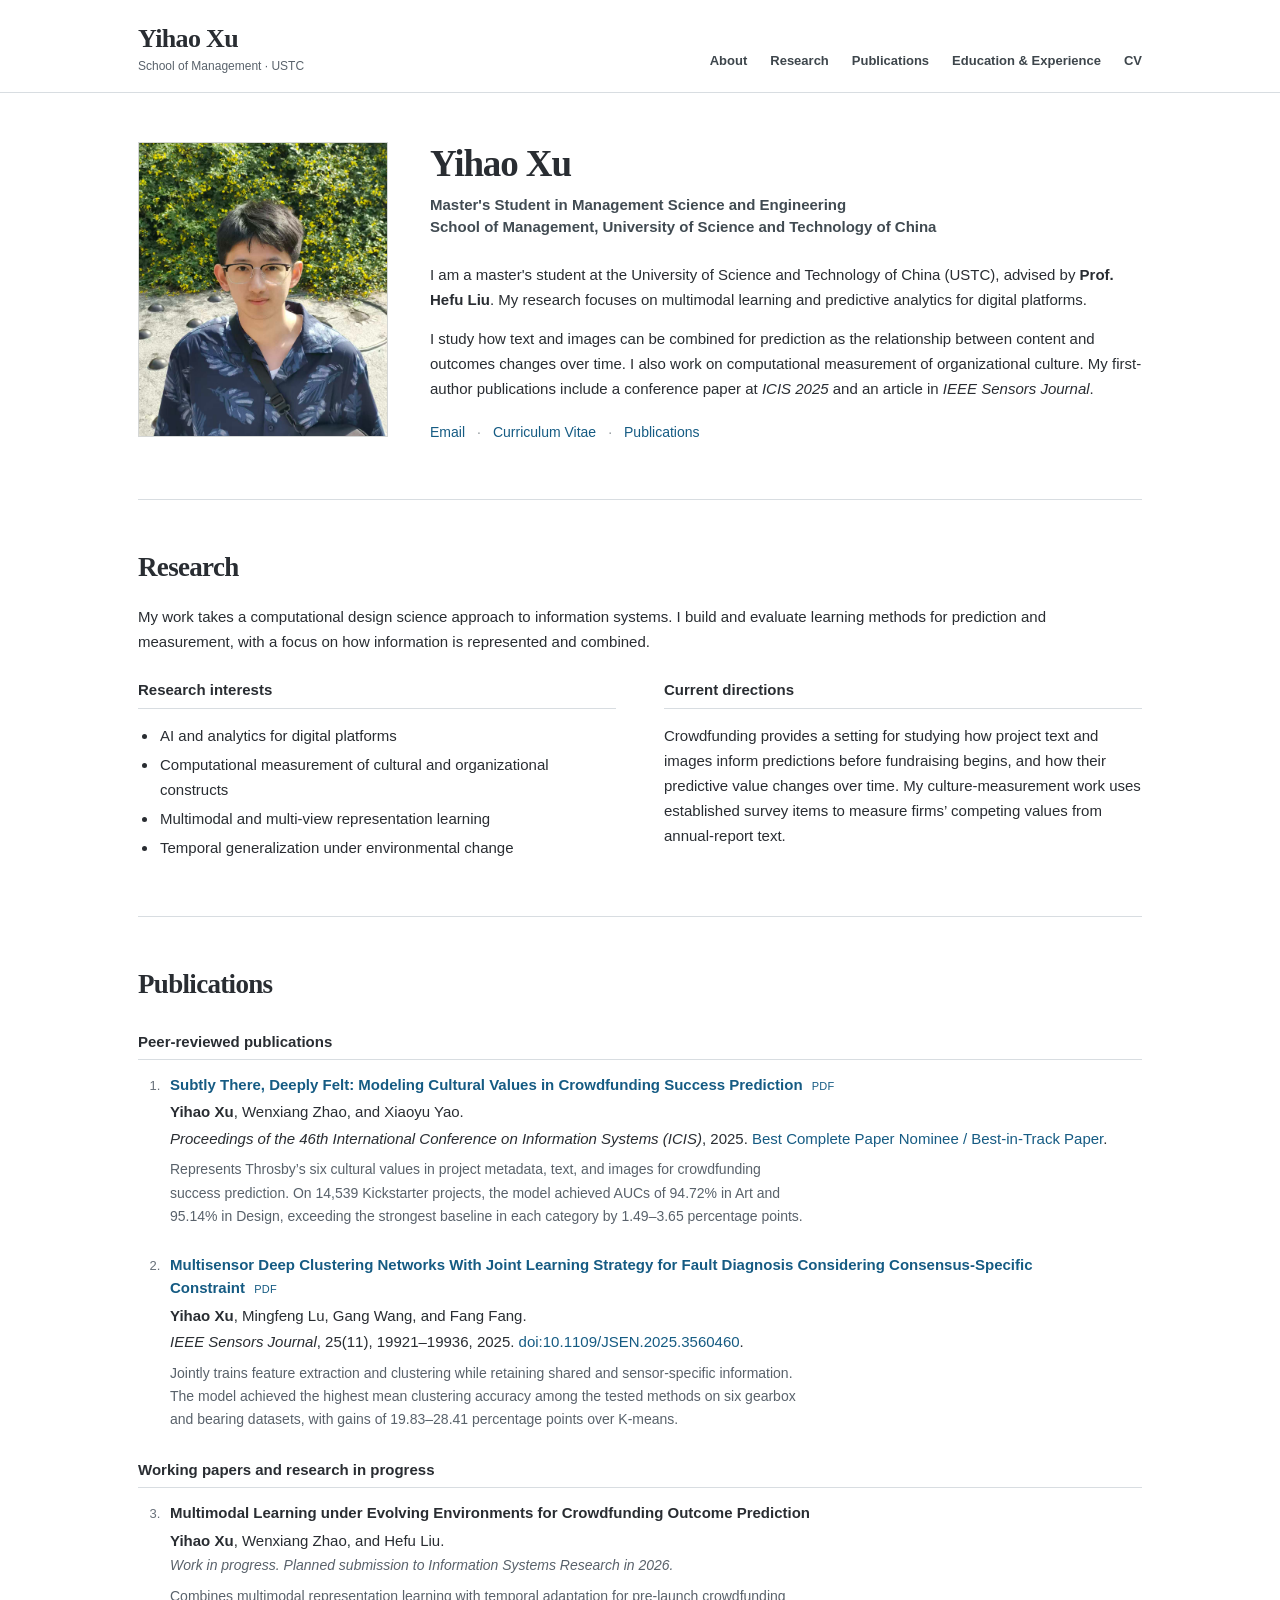
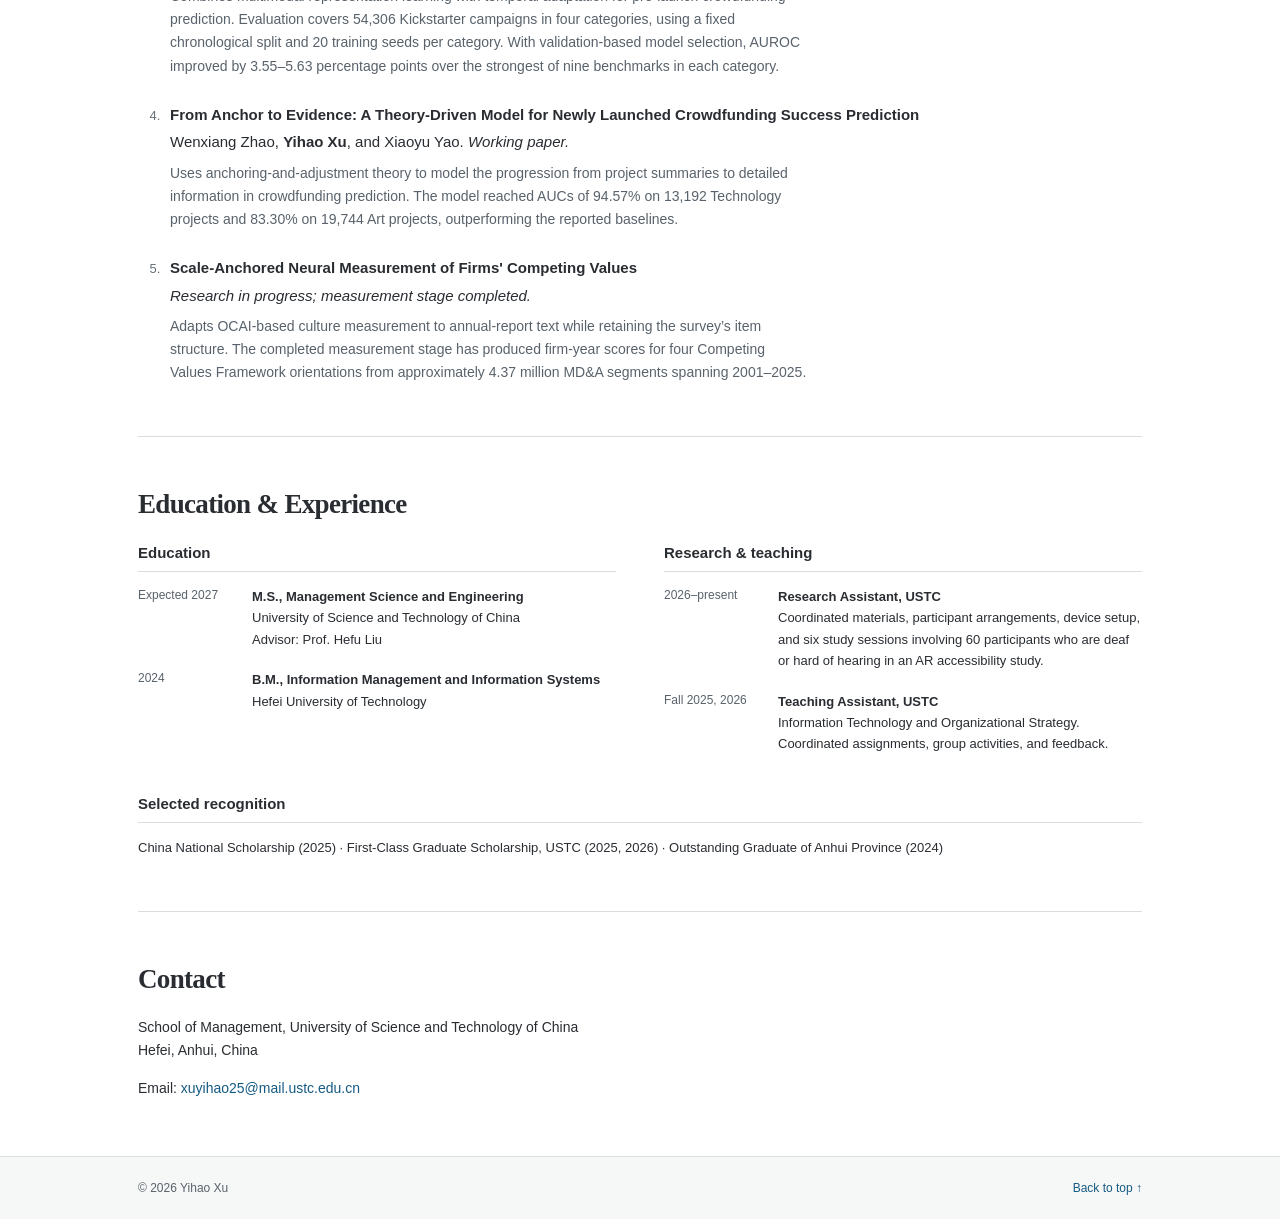
==== index.html @ 40ea9abf "Refine research summaries and academic profile" ====
<!doctype html>
<html lang="en">
<head>
  <meta charset="utf-8">
  <meta name="viewport" content="width=device-width, initial-scale=1">
  <meta name="theme-color" content="#ffffff">
  <meta name="description" content="Yihao Xu is a master's student at the USTC School of Management researching computational design science, multimodal learning, and digital platforms.">
  <title>Yihao Xu | USTC School of Management</title>
  <link rel="icon" type="image/svg+xml" href="assets/favicon.svg">
  <link rel="stylesheet" href="styles.css">
</head>
<body>
  <a class="skip-link" href="#main">Skip to main content</a>
  <header class="site-header" id="top">
    <div class="header-inner">
      <a class="site-identity" href="#top" aria-label="Yihao Xu, home"><span class="site-name">Yihao Xu</span><span class="site-affiliation">School of Management · USTC</span></a>
      <nav class="main-nav" aria-label="Main navigation">
        <a href="#about">About</a><a href="#research">Research</a><a href="#publications">Publications</a><a href="#education">Education &amp; Experience</a><a href="assets/Yihao_Xu_CV.pdf?v=20261015" target="_blank" rel="noopener noreferrer">CV</a>
      </nav>
    </div>
  </header>

  <main id="main" class="page">
    <section class="profile section" id="about" aria-labelledby="name">
      <div class="profile-photo-wrap"><img class="profile-photo" src="assets/Yihao_Xu_photo.jpg" alt="Portrait of Yihao Xu" width="1279" height="1706" fetchpriority="high"></div>
      <div class="profile-text">
        <h1 id="name">Yihao Xu</h1>
        <p class="position">Master's Student in Management Science and Engineering<br>School of Management, University of Science and Technology of China</p>
        <p>I am a master's student at the University of Science and Technology of China (USTC), advised by <strong>Prof. Hefu Liu</strong>. My research focuses on multimodal learning and predictive analytics for digital platforms.</p>
        <p>I study how text and images can be combined for prediction as the relationship between content and outcomes changes over time. I also work on computational measurement of organizational culture. My first-author publications include a conference paper at <em>ICIS 2025</em> and an article in <em>IEEE Sensors Journal</em>.</p>
        <p class="profile-links"><a href="mailto:xuyihao25@mail.ustc.edu.cn">Email</a><span aria-hidden="true">·</span><a href="assets/Yihao_Xu_CV.pdf?v=20261015" target="_blank" rel="noopener noreferrer">Curriculum Vitae</a><span aria-hidden="true">·</span><a href="#publications">Publications</a></p>
      </div>
    </section>

    <section class="section" id="research" aria-labelledby="research-heading">
      <h2 id="research-heading">Research</h2>
      <p>My work takes a computational design science approach to information systems. I build and evaluate learning methods for prediction and measurement, with a focus on how information is represented and combined.</p>
      <div class="research-columns">
        <div><h3>Research interests</h3><ul><li>AI and analytics for digital platforms</li><li>Computational measurement of cultural and organizational constructs</li><li>Multimodal and multi-view representation learning</li><li>Temporal generalization under environmental change</li></ul></div>
        <div><h3>Current directions</h3><p>Crowdfunding provides a setting for studying how project text and images inform predictions before fundraising begins, and how their predictive value changes over time. My culture-measurement work uses established survey items to measure firms’ competing values from annual-report text.</p></div>
      </div>
    </section>

    <section class="section" id="publications" aria-labelledby="publications-heading">
      <h2 id="publications-heading">Publications</h2>
      <h3 class="list-heading">Peer-reviewed publications</h3>
      <ol class="paper-list">
        <li><p class="paper-title"><a href="Xu_et_al_2025_ICIS.pdf" target="_blank" rel="noopener noreferrer">Subtly There, Deeply Felt: Modeling Cultural Values in Crowdfunding Success <span class="paper-ending">Prediction <span class="file-label">PDF</span></span></a></p><p><strong>Yihao Xu</strong>, Wenxiang Zhao, and Xiaoyu Yao.</p><p><em>Proceedings of the 46th International Conference on Information Systems (ICIS)</em>, 2025. <a href="https://aisel.aisnet.org/icis2025/awards.html" target="_blank" rel="noopener noreferrer">Best Complete Paper Nominee / Best-in-Track Paper</a>.</p><p class="paper-summary">Represents Throsby’s six cultural values in project metadata, text, and images for crowdfunding success prediction. On 14,539 Kickstarter projects, the model achieved AUCs of 94.72% in Art and 95.14% in Design, exceeding the strongest baseline in each category by 1.49–3.65 percentage points.</p></li>
        <li><p class="paper-title"><a href="Xu_et_al_2025_IEEE_Sensors_Journal.pdf" target="_blank" rel="noopener noreferrer">Multisensor Deep Clustering Networks With Joint Learning Strategy for Fault Diagnosis Considering Consensus-Specific <span class="paper-ending">Constraint <span class="file-label">PDF</span></span></a></p><p><strong>Yihao Xu</strong>, Mingfeng Lu, Gang Wang, and Fang Fang.</p><p><em>IEEE Sensors Journal</em>, 25(11), 19921–19936, 2025. <a href="https://doi.org/10.1109/JSEN.2025.3560460" target="_blank" rel="noopener noreferrer">doi:10.1109/JSEN.2025.3560460</a>.</p><p class="paper-summary">Jointly trains feature extraction and clustering while retaining shared and sensor-specific information. The model achieved the highest mean clustering accuracy among the tested methods on six gearbox and bearing datasets, with gains of 19.83–28.41 percentage points over K-means.</p></li>
      </ol>
      <h3 class="list-heading">Working papers and research in progress</h3>
      <ol class="paper-list" start="3">
        <li><p class="paper-title">Multimodal Learning under Evolving Environments for Crowdfunding Outcome Prediction</p><p><strong>Yihao Xu</strong>, Wenxiang Zhao, and Hefu Liu.</p><p class="paper-status"><em>Work in progress. Planned submission to Information Systems Research in 2026.</em></p><p class="paper-summary">Combines multimodal representation learning with temporal adaptation for pre-launch crowdfunding prediction. Evaluation covers 54,306 Kickstarter campaigns in four categories, using a fixed chronological split and 20 training seeds per category. With validation-based model selection, AUROC improved by 3.55–5.63 percentage points over the strongest of nine benchmarks in each category.</p></li>
        <li><p class="paper-title">From Anchor to Evidence: A Theory-Driven Model for Newly Launched Crowdfunding Success Prediction</p><p>Wenxiang Zhao, <strong>Yihao Xu</strong>, and Xiaoyu Yao. <em>Working paper.</em></p><p class="paper-summary">Uses anchoring-and-adjustment theory to model the progression from project summaries to detailed information in crowdfunding prediction. The model reached AUCs of 94.57% on 13,192 Technology projects and 83.30% on 19,744 Art projects, outperforming the reported baselines.</p></li>
        <li><p class="paper-title">Scale-Anchored Neural Measurement of Firms' Competing Values</p><p><em>Research in progress; measurement stage completed.</em></p><p class="paper-summary">Adapts OCAI-based culture measurement to annual-report text while retaining the survey’s item structure. The completed measurement stage has produced firm-year scores for four Competing Values Framework orientations from approximately 4.37 million MD&amp;A segments spanning 2001–2025.</p></li>
      </ol>
    </section>

    <section class="section" id="education" aria-labelledby="education-heading">
      <h2 id="education-heading">Education &amp; Experience</h2>
      <div class="details-grid">
        <div><h3>Education</h3><div class="detail-item"><span class="detail-date">Expected 2027</span><div><strong>M.S., Management Science and Engineering</strong><br>University of Science and Technology of China<br>Advisor: Prof. Hefu Liu</div></div><div class="detail-item"><span class="detail-date">2024</span><div><strong>B.M., Information Management and Information Systems</strong><br>Hefei University of Technology</div></div></div>
        <div><h3>Research &amp; teaching</h3><div class="detail-item"><span class="detail-date">2026–present</span><div><strong>Research Assistant, USTC</strong><br>Coordinated materials, participant arrangements, device setup, and six study sessions involving 60 participants who are deaf or hard of hearing in an AR accessibility study.</div></div><div class="detail-item"><span class="detail-date">Fall 2025, 2026</span><div><strong>Teaching Assistant, USTC</strong><br>Information Technology and Organizational Strategy.<br>Coordinated assignments, group activities, and feedback.</div></div></div>
      </div>
      <h3 class="recognition-heading">Selected recognition</h3>
      <p class="recognition">China National Scholarship (2025) · First-Class Graduate Scholarship, USTC (2025, 2026) · Outstanding Graduate of Anhui Province (2024)</p>
    </section>

    <section class="section contact-section" id="contact" aria-labelledby="contact-heading"><h2 id="contact-heading">Contact</h2><p>School of Management, University of Science and Technology of China<br>Hefei, Anhui, China</p><p>Email: <a href="mailto:xuyihao25@mail.ustc.edu.cn">xuyihao25@mail.ustc.edu.cn</a></p></section>
  </main>
  <footer class="site-footer"><div class="footer-inner"><span>© 2026 Yihao Xu</span><a href="#top">Back to top ↑</a></div></footer>
</body>
</html>
---- styles.css ----
:root{--text:#292d32;--muted:#59626b;--line:#d8dde1;--link:#155b83;--max:1060px}
*{box-sizing:border-box}html{scroll-behavior:smooth}body{margin:0;background:#fff;color:var(--text);font-family:Arial,Helvetica,sans-serif;font-size:15px;line-height:1.67}a{color:var(--link);text-decoration:none}a:hover{text-decoration:underline;text-underline-offset:3px}a:focus-visible{outline:2px solid var(--link);outline-offset:3px}
.skip-link{position:absolute;left:14px;top:-60px;padding:8px 13px;background:#fff;border:1px solid var(--link);z-index:20}.skip-link:focus{top:8px}.site-header{border-bottom:1px solid var(--line);background:#fff}.header-inner{max-width:var(--max);margin:auto;padding:23px 28px 18px;display:flex;align-items:end;justify-content:space-between;gap:28px}.site-identity{display:flex;flex-direction:column;line-height:1.2;color:var(--text)}.site-identity:hover{text-decoration:none}.site-name{font-family:Georgia,'Times New Roman',serif;font-size:26px;font-weight:700;letter-spacing:-.025em}.site-affiliation{margin-top:5px;color:var(--muted);font-size:12px}.main-nav{display:flex;flex-wrap:wrap;gap:23px;padding-bottom:2px}.main-nav a{color:#3e464c;font-size:13px;font-weight:600;white-space:nowrap}.main-nav a:hover{color:var(--link)}
.page{max-width:var(--max);margin:auto;padding:0 28px}.section{padding:49px 0 52px;border-bottom:1px solid var(--line);scroll-margin-top:18px}.section:last-child{border-bottom:0}.section p{margin:0 0 14px}.section p:last-child{margin-bottom:0}.section h2{font-family:Georgia,'Times New Roman',serif;font-size:27px;line-height:1.35;font-weight:700;letter-spacing:-.025em;margin:0 0 19px}.section h3{font-size:15px;line-height:1.4;margin:0 0 14px;font-weight:700}.section strong{font-weight:700}
.profile{display:grid;grid-template-columns:250px minmax(0,1fr);gap:42px;padding-top:49px;padding-bottom:54px}.profile-photo-wrap{width:250px;align-self:start}.profile-photo{display:block;width:250px;height:295px;object-fit:cover;object-position:center 35%;border:1px solid #d5d7d6}.profile h1{font-family:Georgia,'Times New Roman',serif;font-size:37px;line-height:1.2;letter-spacing:-.03em;margin:0 0 8px}.position{font-size:15px;color:#414b52;font-weight:600;line-height:1.5;margin-bottom:23px!important}.profile-text{max-width:720px}.profile-links{display:flex;flex-wrap:wrap;gap:12px;margin-top:20px!important;font-size:14px}.profile-links span{color:#91989d}
.research-columns{display:grid;grid-template-columns:1fr 1fr;gap:48px;margin-top:25px}.research-columns h3,.details-grid h3,.recognition-heading{border-bottom:1px solid var(--line);padding-bottom:8px}.research-columns ul{padding-left:20px;margin:0}.research-columns li{padding-left:2px;margin-bottom:4px}.research-columns p{margin:0}
.section-note{color:var(--muted);font-size:13px}.list-heading{margin-top:28px!important;margin-bottom:13px!important;border-bottom:1px solid var(--line);padding-bottom:7px}.paper-list{margin:0;padding-left:26px}.paper-list li{padding-left:6px;margin:0 0 25px}.paper-list li:last-child{margin-bottom:0}.paper-list li::marker{color:#68717a;font-size:13px}.paper-list p{margin:0 0 3px;line-height:1.57}.paper-list .paper-title{font-weight:700;margin-bottom:4px}.paper-list .paper-title a{font-weight:700}.paper-list .paper-summary{max-width:82ch;font-size:14px;line-height:1.65;color:var(--muted);margin-top:8px}.paper-status{font-size:14px;color:var(--muted)}.paper-ending{white-space:nowrap}.file-label{display:inline-block;margin-left:5px;font-size:11px;font-weight:400;letter-spacing:.02em;vertical-align:baseline}
.details-grid{display:grid;grid-template-columns:1fr 1fr;gap:48px}.detail-item{display:grid;grid-template-columns:100px 1fr;gap:14px;margin-bottom:19px;font-size:13px;line-height:1.65}.detail-date{color:var(--muted);font-size:12px}.recognition-heading{margin-top:19px!important}.recognition{font-size:13px}.contact-section{padding-bottom:56px}.contact-section p{font-size:14px}.site-footer{background:#f6f7f7;border-top:1px solid var(--line)}.footer-inner{max-width:var(--max);margin:auto;padding:21px 28px;display:flex;justify-content:space-between;gap:20px;color:var(--muted);font-size:12px}
@media(max-width:800px){.header-inner{align-items:start;flex-direction:column;gap:18px}.main-nav{gap:11px 20px}.profile{grid-template-columns:205px 1fr;gap:28px}.profile-photo-wrap,.profile-photo{width:205px}.profile-photo{height:250px}.research-columns,.details-grid{gap:28px}}
@media(max-width:600px){body{font-size:14px}.header-inner{padding:18px 20px 16px}.main-nav{gap:9px 17px}.main-nav a{font-size:12px}.page{padding:0 20px}.section{padding:36px 0 40px}.section h2{font-size:25px}.profile{display:block;padding-top:33px}.profile-photo-wrap{width:190px;margin:0 0 24px}.profile-photo{width:190px;height:225px}.profile h1{font-size:34px}.position{font-size:14px}.research-columns,.details-grid{display:block}.research-columns>div+div,.details-grid>div+div{margin-top:27px}.detail-item{grid-template-columns:90px 1fr}.footer-inner{padding:18px 20px}}@media(prefers-reduced-motion:reduce){html{scroll-behavior:auto}}
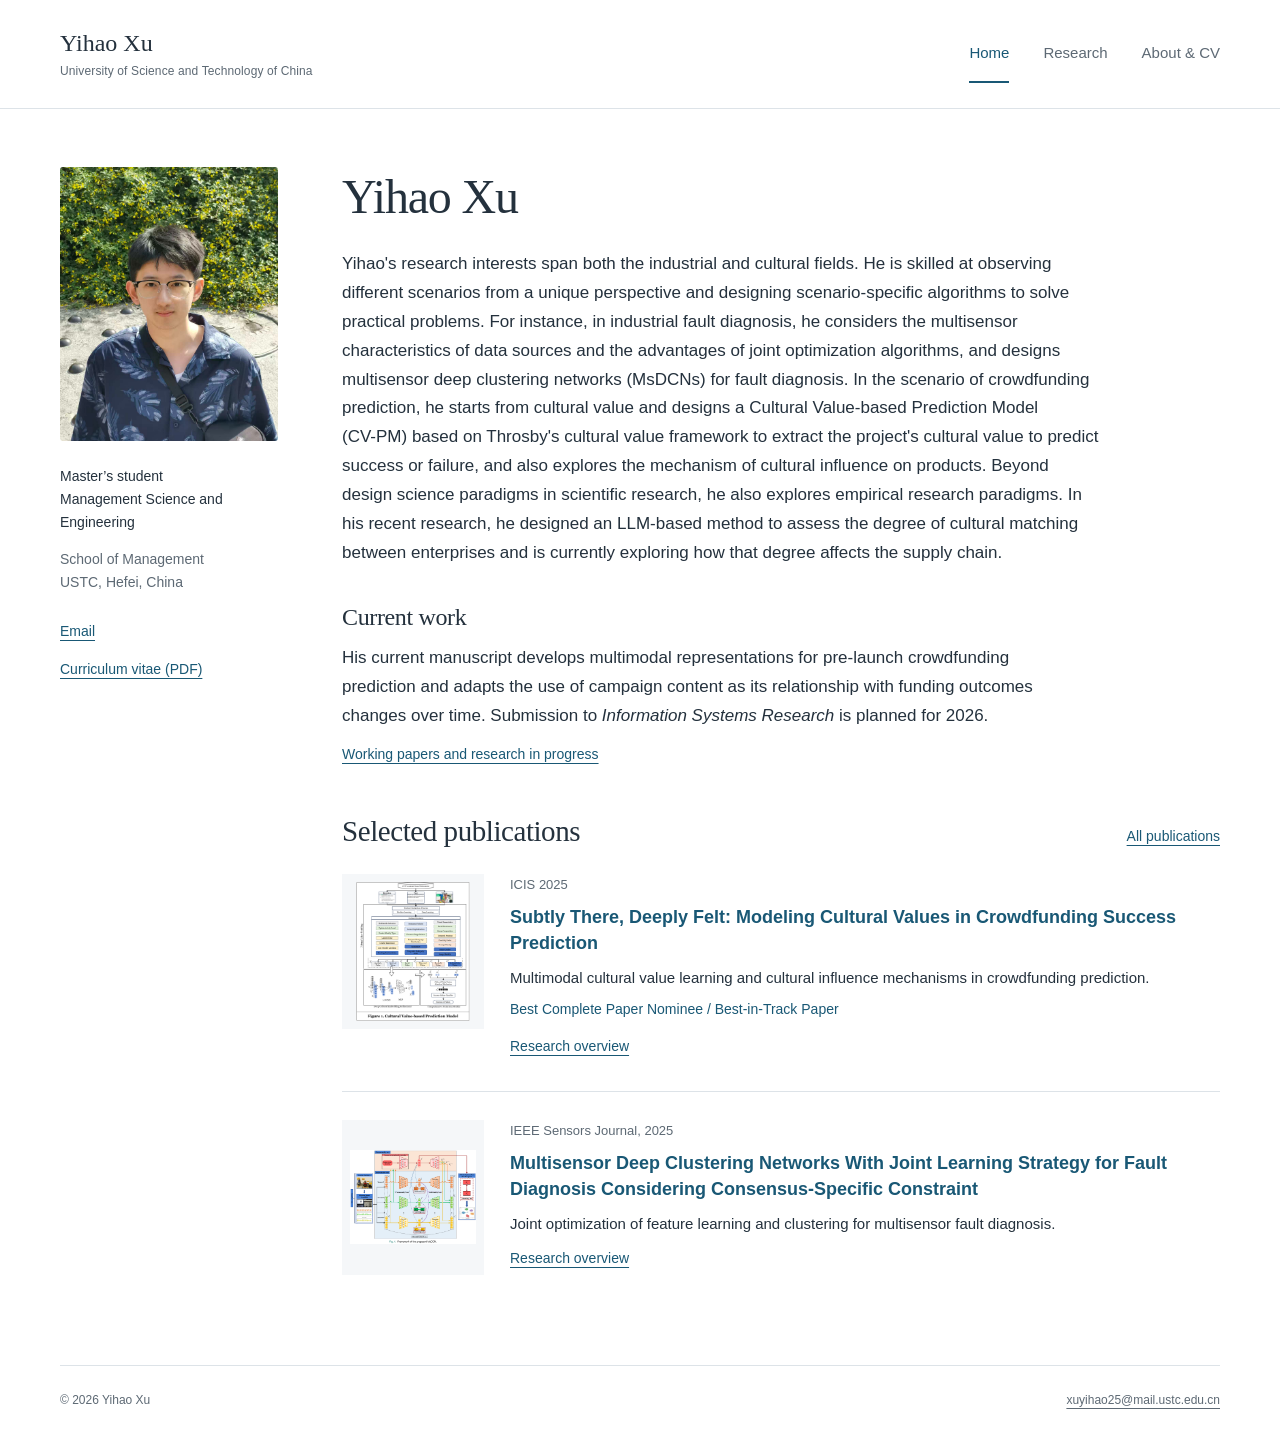
==== commit 6cdd072b: "Publish five-page academic website with approved biography" ====
--- a/index.html
+++ b/index.html
@@ -4,70 +4,40 @@
   <meta charset="utf-8">
   <meta name="viewport" content="width=device-width, initial-scale=1">
   <meta name="theme-color" content="#ffffff">
-  <meta name="description" content="Yihao Xu is a master's student at the USTC School of Management researching computational design science, multimodal learning, and digital platforms.">
-  <title>Yihao Xu | USTC School of Management</title>
-  <link rel="icon" type="image/svg+xml" href="assets/favicon.svg">
+  <meta name="description" content="Yihao Xu, USTC School of Management. Research in multisensor fault diagnosis, cultural values in crowdfunding, and computational culture measurement.">
+  <title>Home | Yihao Xu</title>
+  <link rel="icon" href="assets/favicon.svg" type="image/svg+xml">
   <link rel="stylesheet" href="styles.css">
+  <script src="site.js" defer></script>
 </head>
 <body>
   <a class="skip-link" href="#main">Skip to main content</a>
-  <header class="site-header" id="top">
-    <div class="header-inner">
-      <a class="site-identity" href="#top" aria-label="Yihao Xu, home"><span class="site-name">Yihao Xu</span><span class="site-affiliation">School of Management · USTC</span></a>
-      <nav class="main-nav" aria-label="Main navigation">
-        <a href="#about">About</a><a href="#research">Research</a><a href="#publications">Publications</a><a href="#education">Education &amp; Experience</a><a href="assets/Yihao_Xu_CV.pdf?v=20261015" target="_blank" rel="noopener noreferrer">CV</a>
-      </nav>
-    </div>
-  </header>
-
-  <main id="main" class="page">
-    <section class="profile section" id="about" aria-labelledby="name">
-      <div class="profile-photo-wrap"><img class="profile-photo" src="assets/Yihao_Xu_photo.jpg" alt="Portrait of Yihao Xu" width="1279" height="1706" fetchpriority="high"></div>
-      <div class="profile-text">
-        <h1 id="name">Yihao Xu</h1>
-        <p class="position">Master's Student in Management Science and Engineering<br>School of Management, University of Science and Technology of China</p>
-        <p>I am a master's student at the University of Science and Technology of China (USTC), advised by <strong>Prof. Hefu Liu</strong>. My research focuses on multimodal learning and predictive analytics for digital platforms.</p>
-        <p>I study how text and images can be combined for prediction as the relationship between content and outcomes changes over time. I also work on computational measurement of organizational culture. My first-author publications include a conference paper at <em>ICIS 2025</em> and an article in <em>IEEE Sensors Journal</em>.</p>
-        <p class="profile-links"><a href="mailto:xuyihao25@mail.ustc.edu.cn">Email</a><span aria-hidden="true">·</span><a href="assets/Yihao_Xu_CV.pdf?v=20261015" target="_blank" rel="noopener noreferrer">Curriculum Vitae</a><span aria-hidden="true">·</span><a href="#publications">Publications</a></p>
-      </div>
-    </section>
-
-    <section class="section" id="research" aria-labelledby="research-heading">
-      <h2 id="research-heading">Research</h2>
-      <p>My work takes a computational design science approach to information systems. I build and evaluate learning methods for prediction and measurement, with a focus on how information is represented and combined.</p>
-      <div class="research-columns">
-        <div><h3>Research interests</h3><ul><li>AI and analytics for digital platforms</li><li>Computational measurement of cultural and organizational constructs</li><li>Multimodal and multi-view representation learning</li><li>Temporal generalization under environmental change</li></ul></div>
-        <div><h3>Current directions</h3><p>Crowdfunding provides a setting for studying how project text and images inform predictions before fundraising begins, and how their predictive value changes over time. My culture-measurement work uses established survey items to measure firms’ competing values from annual-report text.</p></div>
-      </div>
-    </section>
-
-    <section class="section" id="publications" aria-labelledby="publications-heading">
-      <h2 id="publications-heading">Publications</h2>
-      <h3 class="list-heading">Peer-reviewed publications</h3>
-      <ol class="paper-list">
-        <li><p class="paper-title"><a href="Xu_et_al_2025_ICIS.pdf" target="_blank" rel="noopener noreferrer">Subtly There, Deeply Felt: Modeling Cultural Values in Crowdfunding Success <span class="paper-ending">Prediction <span class="file-label">PDF</span></span></a></p><p><strong>Yihao Xu</strong>, Wenxiang Zhao, and Xiaoyu Yao.</p><p><em>Proceedings of the 46th International Conference on Information Systems (ICIS)</em>, 2025. <a href="https://aisel.aisnet.org/icis2025/awards.html" target="_blank" rel="noopener noreferrer">Best Complete Paper Nominee / Best-in-Track Paper</a>.</p><p class="paper-summary">Represents Throsby’s six cultural values in project metadata, text, and images for crowdfunding success prediction. On 14,539 Kickstarter projects, the model achieved AUCs of 94.72% in Art and 95.14% in Design, exceeding the strongest baseline in each category by 1.49–3.65 percentage points.</p></li>
-        <li><p class="paper-title"><a href="Xu_et_al_2025_IEEE_Sensors_Journal.pdf" target="_blank" rel="noopener noreferrer">Multisensor Deep Clustering Networks With Joint Learning Strategy for Fault Diagnosis Considering Consensus-Specific <span class="paper-ending">Constraint <span class="file-label">PDF</span></span></a></p><p><strong>Yihao Xu</strong>, Mingfeng Lu, Gang Wang, and Fang Fang.</p><p><em>IEEE Sensors Journal</em>, 25(11), 19921–19936, 2025. <a href="https://doi.org/10.1109/JSEN.2025.3560460" target="_blank" rel="noopener noreferrer">doi:10.1109/JSEN.2025.3560460</a>.</p><p class="paper-summary">Jointly trains feature extraction and clustering while retaining shared and sensor-specific information. The model achieved the highest mean clustering accuracy among the tested methods on six gearbox and bearing datasets, with gains of 19.83–28.41 percentage points over K-means.</p></li>
-      </ol>
-      <h3 class="list-heading">Working papers and research in progress</h3>
-      <ol class="paper-list" start="3">
-        <li><p class="paper-title">Multimodal Learning under Evolving Environments for Crowdfunding Outcome Prediction</p><p><strong>Yihao Xu</strong>, Wenxiang Zhao, and Hefu Liu.</p><p class="paper-status"><em>Work in progress. Planned submission to Information Systems Research in 2026.</em></p><p class="paper-summary">Combines multimodal representation learning with temporal adaptation for pre-launch crowdfunding prediction. Evaluation covers 54,306 Kickstarter campaigns in four categories, using a fixed chronological split and 20 training seeds per category. With validation-based model selection, AUROC improved by 3.55–5.63 percentage points over the strongest of nine benchmarks in each category.</p></li>
-        <li><p class="paper-title">From Anchor to Evidence: A Theory-Driven Model for Newly Launched Crowdfunding Success Prediction</p><p>Wenxiang Zhao, <strong>Yihao Xu</strong>, and Xiaoyu Yao. <em>Working paper.</em></p><p class="paper-summary">Uses anchoring-and-adjustment theory to model the progression from project summaries to detailed information in crowdfunding prediction. The model reached AUCs of 94.57% on 13,192 Technology projects and 83.30% on 19,744 Art projects, outperforming the reported baselines.</p></li>
-        <li><p class="paper-title">Scale-Anchored Neural Measurement of Firms' Competing Values</p><p><em>Research in progress; measurement stage completed.</em></p><p class="paper-summary">Adapts OCAI-based culture measurement to annual-report text while retaining the survey’s item structure. The completed measurement stage has produced firm-year scores for four Competing Values Framework orientations from approximately 4.37 million MD&amp;A segments spanning 2001–2025.</p></li>
-      </ol>
-    </section>
-
-    <section class="section" id="education" aria-labelledby="education-heading">
-      <h2 id="education-heading">Education &amp; Experience</h2>
-      <div class="details-grid">
-        <div><h3>Education</h3><div class="detail-item"><span class="detail-date">Expected 2027</span><div><strong>M.S., Management Science and Engineering</strong><br>University of Science and Technology of China<br>Advisor: Prof. Hefu Liu</div></div><div class="detail-item"><span class="detail-date">2024</span><div><strong>B.M., Information Management and Information Systems</strong><br>Hefei University of Technology</div></div></div>
-        <div><h3>Research &amp; teaching</h3><div class="detail-item"><span class="detail-date">2026–present</span><div><strong>Research Assistant, USTC</strong><br>Coordinated materials, participant arrangements, device setup, and six study sessions involving 60 participants who are deaf or hard of hearing in an AR accessibility study.</div></div><div class="detail-item"><span class="detail-date">Fall 2025, 2026</span><div><strong>Teaching Assistant, USTC</strong><br>Information Technology and Organizational Strategy.<br>Coordinated assignments, group activities, and feedback.</div></div></div>
-      </div>
-      <h3 class="recognition-heading">Selected recognition</h3>
-      <p class="recognition">China National Scholarship (2025) · First-Class Graduate Scholarship, USTC (2025, 2026) · Outstanding Graduate of Anhui Province (2024)</p>
-    </section>
-
-    <section class="section contact-section" id="contact" aria-labelledby="contact-heading"><h2 id="contact-heading">Contact</h2><p>School of Management, University of Science and Technology of China<br>Hefei, Anhui, China</p><p>Email: <a href="mailto:xuyihao25@mail.ustc.edu.cn">xuyihao25@mail.ustc.edu.cn</a></p></section>
-  </main>
-  <footer class="site-footer"><div class="footer-inner"><span>© 2026 Yihao Xu</span><a href="#top">Back to top ↑</a></div></footer>
+  <header class="masthead"><div class="masthead-inner">
+    <a class="identity" href="index.html">Yihao Xu<span>University of Science and Technology of China</span></a>
+    <nav aria-label="Main navigation"><a href="index.html" aria-current="page">Home</a><a href="research.html">Research</a><a href="about.html">About &amp; CV</a></nav>
+  </div></header>
+  <div class="page-layout"><aside class="side-rail"><div class="profile-rail"><img class="portrait" src="assets/Yihao_Xu_photo.jpg" alt="Yihao Xu" width="1279" height="1706">
+<div class="profile-details"><p class="role">Master’s student<br>Management Science and Engineering</p><p>School of Management<br>USTC, Hefei, China</p>
+<div class="rail-links"><a href="mailto:xuyihao25@mail.ustc.edu.cn">Email</a><a href="assets/Yihao_Xu_CV.pdf" target="_blank" rel="noopener">Curriculum vitae (PDF)</a></div></div></div></aside><main id="main">
+<section class="home-intro">
+  <h1>Yihao Xu</h1>
+  <p id="research-biography">Yihao&#x27;s research interests span both the industrial and cultural fields. He is skilled at observing different scenarios from a unique perspective and designing scenario-specific algorithms to solve practical problems. For instance, in industrial fault diagnosis, he considers the multisensor characteristics of data sources and the advantages of joint optimization algorithms, and designs multisensor deep clustering networks (MsDCNs) for fault diagnosis. In the scenario of crowdfunding prediction, he starts from cultural value and designs a Cultural Value-based Prediction Model <span class="nowrap">(CV-PM)</span> based on Throsby&#x27;s cultural value framework to extract the project&#x27;s cultural value to predict success or failure, and also explores the mechanism of cultural influence on products. Beyond design science paradigms in scientific research, he also explores empirical research paradigms. In his recent research, he designed an LLM-based method to assess the degree of cultural matching between enterprises and is currently exploring how that degree affects the supply chain.</p>
+</section>
+<section class="home-current" aria-labelledby="current-title"><h2 id="current-title">Current work</h2>
+  <p>His current manuscript develops multimodal representations for pre-launch crowdfunding prediction and adapts the use of campaign content as its relationship with funding outcomes changes over time. Submission to <em>Information Systems Research</em> is planned for 2026.</p>
+  <a href="research.html#working-papers">Working papers and research in progress</a>
+</section>
+<section aria-labelledby="selected-title"><div class="section-heading"><h2 id="selected-title">Selected publications</h2><a href="research.html#publications">All publications</a></div>
+  <article class="home-paper"><a class="paper-thumb" href="papers/cultural-values.html" aria-label="Read the ICIS paper overview"><img src="assets/icis-framework.png" alt="CV-PM: cultural features, value representations, and prediction" width="1248" height="1524"></a>
+    <div><p class="venue">ICIS 2025</p><h3><a class="" href="Xu_et_al_2025_ICIS.pdf" target="_blank" rel="noopener">Subtly There, Deeply Felt: Modeling Cultural Values in Crowdfunding Success Prediction</a></h3><p class="paper-brief">Multimodal cultural value learning and cultural influence mechanisms in crowdfunding prediction.</p><p class="recognition">Best Complete Paper Nominee / Best-in-Track Paper</p><a class="overview-link" href="papers/cultural-values.html">Research overview</a></div></article>
+  <article class="home-paper"><a class="paper-thumb" href="papers/multisensor-clustering.html" aria-label="Read the Sensors paper overview"><img src="assets/sensors-framework.png" alt="MsDCN: shared and sensor-specific representations for clustering" width="1664" height="1244" loading="lazy"></a>
+    <div><p class="venue">IEEE Sensors Journal, 2025</p><h3><a class="" href="Xu_et_al_2025_IEEE_Sensors_Journal.pdf" target="_blank" rel="noopener">Multisensor Deep Clustering Networks With Joint Learning Strategy for Fault Diagnosis Considering Consensus-Specific Constraint</a></h3><p class="paper-brief">Joint optimization of feature learning and clustering for multisensor fault diagnosis.</p><a class="overview-link" href="papers/multisensor-clustering.html">Research overview</a></div></article>
+</section></main></div>
+  <footer class="footer"><span>© 2026 Yihao Xu</span><a href="mailto:xuyihao25@mail.ustc.edu.cn">xuyihao25@mail.ustc.edu.cn</a></footer>
+  <dialog class="figure-dialog" aria-labelledby="figure-dialog-title">
+    <div class="dialog-toolbar"><h2 id="figure-dialog-title">Method figure</h2><div class="dialog-actions"><button type="button" data-size>View full size</button><button type="button" data-close aria-label="Close figure">Close</button></div></div>
+    <div class="figure-viewport" tabindex="0" aria-label="Figure; scroll to view when enlarged"><img class="dialog-image" alt=""></div>
+    <p class="dialog-note">Use “View full size” to inspect labels. Press Escape to close.</p>
+  </dialog>
 </body>
-</html>
+</html>
--- a/styles.css
+++ b/styles.css
@@ -1,10 +1,135 @@
-:root{--text:#292d32;--muted:#59626b;--line:#d8dde1;--link:#155b83;--max:1060px}
-*{box-sizing:border-box}html{scroll-behavior:smooth}body{margin:0;background:#fff;color:var(--text);font-family:Arial,Helvetica,sans-serif;font-size:15px;line-height:1.67}a{color:var(--link);text-decoration:none}a:hover{text-decoration:underline;text-underline-offset:3px}a:focus-visible{outline:2px solid var(--link);outline-offset:3px}
-.skip-link{position:absolute;left:14px;top:-60px;padding:8px 13px;background:#fff;border:1px solid var(--link);z-index:20}.skip-link:focus{top:8px}.site-header{border-bottom:1px solid var(--line);background:#fff}.header-inner{max-width:var(--max);margin:auto;padding:23px 28px 18px;display:flex;align-items:end;justify-content:space-between;gap:28px}.site-identity{display:flex;flex-direction:column;line-height:1.2;color:var(--text)}.site-identity:hover{text-decoration:none}.site-name{font-family:Georgia,'Times New Roman',serif;font-size:26px;font-weight:700;letter-spacing:-.025em}.site-affiliation{margin-top:5px;color:var(--muted);font-size:12px}.main-nav{display:flex;flex-wrap:wrap;gap:23px;padding-bottom:2px}.main-nav a{color:#3e464c;font-size:13px;font-weight:600;white-space:nowrap}.main-nav a:hover{color:var(--link)}
-.page{max-width:var(--max);margin:auto;padding:0 28px}.section{padding:49px 0 52px;border-bottom:1px solid var(--line);scroll-margin-top:18px}.section:last-child{border-bottom:0}.section p{margin:0 0 14px}.section p:last-child{margin-bottom:0}.section h2{font-family:Georgia,'Times New Roman',serif;font-size:27px;line-height:1.35;font-weight:700;letter-spacing:-.025em;margin:0 0 19px}.section h3{font-size:15px;line-height:1.4;margin:0 0 14px;font-weight:700}.section strong{font-weight:700}
-.profile{display:grid;grid-template-columns:250px minmax(0,1fr);gap:42px;padding-top:49px;padding-bottom:54px}.profile-photo-wrap{width:250px;align-self:start}.profile-photo{display:block;width:250px;height:295px;object-fit:cover;object-position:center 35%;border:1px solid #d5d7d6}.profile h1{font-family:Georgia,'Times New Roman',serif;font-size:37px;line-height:1.2;letter-spacing:-.03em;margin:0 0 8px}.position{font-size:15px;color:#414b52;font-weight:600;line-height:1.5;margin-bottom:23px!important}.profile-text{max-width:720px}.profile-links{display:flex;flex-wrap:wrap;gap:12px;margin-top:20px!important;font-size:14px}.profile-links span{color:#91989d}
-.research-columns{display:grid;grid-template-columns:1fr 1fr;gap:48px;margin-top:25px}.research-columns h3,.details-grid h3,.recognition-heading{border-bottom:1px solid var(--line);padding-bottom:8px}.research-columns ul{padding-left:20px;margin:0}.research-columns li{padding-left:2px;margin-bottom:4px}.research-columns p{margin:0}
-.section-note{color:var(--muted);font-size:13px}.list-heading{margin-top:28px!important;margin-bottom:13px!important;border-bottom:1px solid var(--line);padding-bottom:7px}.paper-list{margin:0;padding-left:26px}.paper-list li{padding-left:6px;margin:0 0 25px}.paper-list li:last-child{margin-bottom:0}.paper-list li::marker{color:#68717a;font-size:13px}.paper-list p{margin:0 0 3px;line-height:1.57}.paper-list .paper-title{font-weight:700;margin-bottom:4px}.paper-list .paper-title a{font-weight:700}.paper-list .paper-summary{max-width:82ch;font-size:14px;line-height:1.65;color:var(--muted);margin-top:8px}.paper-status{font-size:14px;color:var(--muted)}.paper-ending{white-space:nowrap}.file-label{display:inline-block;margin-left:5px;font-size:11px;font-weight:400;letter-spacing:.02em;vertical-align:baseline}
-.details-grid{display:grid;grid-template-columns:1fr 1fr;gap:48px}.detail-item{display:grid;grid-template-columns:100px 1fr;gap:14px;margin-bottom:19px;font-size:13px;line-height:1.65}.detail-date{color:var(--muted);font-size:12px}.recognition-heading{margin-top:19px!important}.recognition{font-size:13px}.contact-section{padding-bottom:56px}.contact-section p{font-size:14px}.site-footer{background:#f6f7f7;border-top:1px solid var(--line)}.footer-inner{max-width:var(--max);margin:auto;padding:21px 28px;display:flex;justify-content:space-between;gap:20px;color:var(--muted);font-size:12px}
-@media(max-width:800px){.header-inner{align-items:start;flex-direction:column;gap:18px}.main-nav{gap:11px 20px}.profile{grid-template-columns:205px 1fr;gap:28px}.profile-photo-wrap,.profile-photo{width:205px}.profile-photo{height:250px}.research-columns,.details-grid{gap:28px}}
-@media(max-width:600px){body{font-size:14px}.header-inner{padding:18px 20px 16px}.main-nav{gap:9px 17px}.main-nav a{font-size:12px}.page{padding:0 20px}.section{padding:36px 0 40px}.section h2{font-size:25px}.profile{display:block;padding-top:33px}.profile-photo-wrap{width:190px;margin:0 0 24px}.profile-photo{width:190px;height:225px}.profile h1{font-size:34px}.position{font-size:14px}.research-columns,.details-grid{display:block}.research-columns>div+div,.details-grid>div+div{margin-top:27px}.detail-item{grid-template-columns:90px 1fr}.footer-inner{padding:18px 20px}}@media(prefers-reduced-motion:reduce){html{scroll-behavior:auto}}
+:root{--ink:#24313d;--muted:#5d6974;--blue:#195875;--line:#dde3e8;--wash:#f5f7f9;--serif:Georgia,'Times New Roman',serif;--sans:'Segoe UI',Arial,sans-serif}
+*{box-sizing:border-box}
+html{scroll-padding-top:28px}
+body{margin:0;background:#fff;color:var(--ink);font-family:var(--sans);font-size:17px;line-height:1.7;-webkit-font-smoothing:antialiased}
+a{color:var(--blue);text-decoration-thickness:1px;text-underline-offset:4px}
+a:hover{text-decoration:underline;color:#0c3c54}
+a:focus-visible,button:focus-visible,[tabindex]:focus-visible{outline:3px solid #467da2;outline-offset:5px}
+button{font:inherit;cursor:pointer}
+img{display:block;max-width:100%;height:auto}
+p{margin:0 0 1.1em}
+h1,h2,h3{font-weight:400;line-height:1.25;margin:0 0 .65em}
+h1,h2{font-family:var(--serif)}
+h1{font-size:42px;letter-spacing:-.025em}
+h2{font-size:29px;letter-spacing:-.015em}
+h3{font-size:20px;font-weight:600;line-height:1.45}
+strong{font-weight:600}
+section[id],header[id]{scroll-margin-top:28px}
+.skip-link{position:fixed;left:20px;top:-100px;z-index:10;padding:10px 18px;background:white}
+.skip-link:focus{top:12px}
+.masthead{border-bottom:1px solid var(--line)}
+.masthead-inner{max-width:1160px;margin:auto;min-height:108px;display:flex;align-items:center;justify-content:space-between;gap:40px}
+.identity{font-family:var(--serif);font-size:24px;line-height:1.3;text-decoration:none;color:var(--ink)}
+.identity span{display:block;margin-top:5px;font-family:var(--sans);font-size:12px;color:var(--muted);letter-spacing:.01em}
+.masthead nav{display:flex;gap:34px;align-items:center;font-size:15px;white-space:nowrap}
+.masthead nav a{display:inline-block;padding:15px 0;color:var(--muted);text-decoration:none;border-bottom:2px solid transparent}
+.masthead nav a[aria-current=page]{color:var(--blue);border-bottom-color:var(--blue)}
+.masthead nav a:hover{color:var(--blue)}
+.page-layout{max-width:1160px;margin:58px auto 90px;display:grid;grid-template-columns:218px minmax(0,1fr);gap:64px;align-items:start}
+.side-rail{font-size:14px;line-height:1.65}
+.portrait{width:218px;height:274px;object-fit:cover;object-position:center 30%;border-radius:3px;margin-bottom:24px}
+.profile-details{color:var(--muted)}
+.role{color:var(--ink);font-weight:500;margin-bottom:14px}
+.rail-links{display:grid;justify-items:start;gap:10px;margin-top:24px}
+.rail-links a{padding:2px 0}
+.rail-title{font:500 20px var(--serif);margin:0 0 22px;color:var(--ink)}
+.section-nav{display:grid;gap:5px;border-left:1px solid var(--line);padding:0 0 0 18px}
+.section-nav a{padding:5px 0;text-decoration:none}
+.section-nav a:hover{text-decoration:underline}
+.rail-note{margin-top:30px;color:var(--muted);line-height:1.9;font-size:13px}
+.back-link{display:block;margin-bottom:30px;color:var(--muted)}
+.home-intro{max-width:760px}
+.home-intro h1{font-size:48px;margin-bottom:23px}
+.home-current{margin:34px 0 44px;max-width:740px}
+.home-current h2{font-size:24px;margin-bottom:12px}
+.home-current p{margin-bottom:10px}
+.home-current>a,.section-heading>a{font-size:14px}
+.section-heading{display:flex;align-items:baseline;justify-content:space-between;gap:20px;margin-bottom:24px}
+.section-heading h2{margin:0}
+.home-paper{display:grid;grid-template-columns:142px minmax(0,1fr);gap:26px;padding:0 0 30px;margin-bottom:28px;border-bottom:1px solid var(--line)}
+.home-paper:last-child{border-bottom:0;margin-bottom:0;padding-bottom:0}
+.paper-thumb{display:flex;align-items:center;justify-content:center;background:var(--wash);padding:8px;height:155px;text-decoration:none}
+.paper-thumb img{max-height:139px;width:100%;object-fit:contain}
+.home-paper h3{font-size:18px;margin-bottom:10px;line-height:1.45}
+.home-paper h3 a,.research-paper h3 a{text-decoration:none}
+.home-paper h3 a:hover,.research-paper h3 a:hover{text-decoration:underline}
+.venue{font-size:13px;color:var(--muted);font-weight:500;margin:0 0 8px}
+.paper-brief{font-size:15px;margin-bottom:8px;line-height:1.6}
+.recognition{font-size:14px;color:var(--blue);margin-bottom:10px}
+.recognition a{text-decoration:none}
+.recognition a:hover{text-decoration:underline}
+.overview-link{font-size:14px}
+.page-intro{max-width:760px;margin-bottom:44px}
+.page-intro p{margin-bottom:0}
+.research-paper{padding:24px 0 32px;border-bottom:1px solid var(--line)}
+.research-paper:first-of-type{padding-top:5px}
+.paper-heading h3{font-size:22px;line-height:1.4;max-width:790px}
+.authors{font-size:15px;line-height:1.65;margin-bottom:6px}
+.citation{font-size:15px;color:var(--muted);margin-bottom:8px}
+.paper-excerpt{display:grid;grid-template-columns:174px minmax(0,1fr);gap:28px;align-items:center;margin-top:24px}
+.research-thumb{display:flex;align-items:center;justify-content:center;height:185px;padding:10px;background:var(--wash)}
+.research-thumb img{width:100%;max-height:165px;object-fit:contain}
+.paper-excerpt p{font-size:16px;margin-bottom:15px}
+.paper-links{display:flex;flex-wrap:wrap;gap:10px 25px;font-size:14px}
+.research-section{margin-top:52px}
+.working-paper{margin-top:26px;padding-bottom:24px;border-bottom:1px solid var(--line)}
+.working-paper:last-child{border-bottom:0;padding-bottom:0}
+.working-paper h3{font-size:21px;line-height:1.4}
+.working-paper>p:not(.authors):not(.status){font-size:16px;max-width:760px}
+.status{font-size:14px;color:var(--blue);margin:13px 0 16px}
+.about-section{margin-top:42px}
+.entry{display:grid;grid-template-columns:135px minmax(0,1fr);gap:22px;margin-top:26px}
+.entry-date{font-size:14px;color:var(--muted);padding-top:3px}
+.entry h3{font-size:18px;margin-bottom:5px}
+.entry p:not(.entry-date){font-size:16px;margin:0}
+.cv-link{display:inline-block;margin-top:24px;padding:12px 20px;border:1px solid var(--line);text-decoration:none;font-size:16px}
+.cv-link:hover{background:var(--wash)}
+.cv-link span{font-size:12px;color:var(--muted);margin-left:18px}
+.award-list{list-style:none;padding:0;margin:24px 0 0}
+.award-list li{display:grid;grid-template-columns:135px minmax(0,1fr);gap:22px;margin-bottom:13px;font-size:16px}
+.award-list span{font-size:14px;color:var(--muted)}
+.paper-header h1{font-size:34px;line-height:1.25;max-width:850px;margin-bottom:22px}
+.paper-header .paper-links{margin:20px 0 30px}
+.paper-lead{font-size:18px;line-height:1.75;max-width:760px;margin-bottom:36px}
+.detail-section{margin-top:38px}
+.detail-section>p{max-width:760px}
+.detail-section>h3{margin:36px 0 14px}
+.method-figure{margin:28px 0 38px}
+.figure-link{display:block;background:var(--wash);padding:18px;text-align:center;text-decoration:none;cursor:zoom-in;border:1px solid #edf0f3}
+.figure-link img{width:100%;margin:auto}
+.portrait-figure .figure-link img{max-width:510px}
+.enlarge-label{display:inline-block;margin-top:14px;font-size:13px;text-decoration:underline;text-underline-offset:3px}
+figcaption{font-size:14px;color:var(--muted);line-height:1.65;margin-top:14px;max-width:760px}
+figcaption strong{color:var(--ink)}
+.table-wrap{overflow-x:auto;margin-top:24px}
+table{width:100%;border-collapse:collapse;font-size:15px;text-align:left}
+caption{text-align:left;color:var(--muted);font-size:13px;margin-bottom:10px}
+th,td{padding:13px 12px;border-bottom:1px solid var(--line)}
+th{font-weight:600}
+thead th{background:var(--wash);font-size:13px}
+th:first-child,td:first-child{padding-left:12px}
+.source-note{font-size:13px;color:var(--muted);margin-top:12px}
+.paper-bottom{margin-top:45px;padding-top:24px;border-top:1px solid var(--line);display:flex;justify-content:space-between;gap:24px;flex-wrap:wrap;font-size:14px}
+.footer{max-width:1160px;margin:0 auto;padding:24px 0 32px;border-top:1px solid var(--line);display:flex;justify-content:space-between;gap:24px;font-size:12px;color:var(--muted)}
+.footer a{color:var(--muted)}
+.figure-dialog{width:min(1400px,96vw);max-width:96vw;max-height:96vh;padding:18px 20px;border:0;box-shadow:0 12px 60px #142b4540;color:var(--ink)}
+.figure-dialog::backdrop{background:#192734b3}
+.dialog-toolbar{display:flex;align-items:center;justify-content:space-between;gap:20px;margin-bottom:14px}
+.dialog-toolbar h2{font:500 17px var(--sans);margin:0}
+.dialog-actions{display:flex;gap:10px;flex-shrink:0}
+.dialog-actions button{border:1px solid var(--line);padding:7px 12px;background:white;font-size:13px;color:var(--blue);border-radius:3px;min-height:40px}
+.figure-viewport{max-height:75vh;overflow:auto;background:var(--wash);padding:12px;overscroll-behavior:contain}
+.dialog-image{max-width:100%;max-height:70vh;object-fit:contain;margin:auto;width:auto}
+.figure-viewport.is-full .dialog-image{max-width:none;max-height:none;width:auto;margin:0}
+.dialog-note{font-size:12px;color:var(--muted);margin:10px 0 0}
+body.dialog-open{overflow:hidden}
+@media(min-width:1000px){.side-rail{position:sticky;top:30px}}
+@media(max-width:1250px){.masthead-inner,.page-layout,.footer{margin-left:40px;margin-right:40px}.page-layout{gap:44px;grid-template-columns:200px minmax(0,1fr)}.portrait{width:200px;height:252px}}
+@media(max-width:960px){.masthead-inner,.page-layout,.footer{margin-left:28px;margin-right:28px}.page-layout{gap:30px;grid-template-columns:170px minmax(0,1fr);margin-top:40px}.portrait{width:170px;height:214px}.identity span{max-width:270px}.masthead nav{gap:22px}.home-paper{grid-template-columns:110px minmax(0,1fr);gap:20px}.paper-excerpt{grid-template-columns:130px minmax(0,1fr);gap:20px}.research-thumb{height:155px}.research-thumb img{max-height:135px}.entry,.award-list li{grid-template-columns:110px minmax(0,1fr);gap:18px}}
+@media(max-width:720px){body{font-size:16px;line-height:1.7}.masthead-inner{display:block;padding-top:22px;min-height:auto}.identity{font-size:23px}.identity span{max-width:none;font-size:11px}.masthead nav{gap:30px;margin-top:16px;font-size:14px}.masthead nav a{padding:8px 0 14px}.page-layout{display:block;margin-top:30px;margin-bottom:58px}.side-rail{margin-bottom:34px}.profile-rail{display:flex;align-items:center;gap:22px}.portrait{width:115px;height:145px;flex-shrink:0;margin:0}.profile-details{font-size:12px;line-height:1.55}.profile-details p{margin-bottom:10px}.profile-details .rail-links{gap:5px;margin-top:12px}.rail-title{display:none}.section-nav{display:flex;flex-wrap:wrap;border:0;border-bottom:1px solid var(--line);padding:0 0 12px;gap:10px 20px;font-size:13px}.rail-note{display:none}.back-link{margin-bottom:10px}.side-rail>.rail-links{display:none}h1{font-size:36px}h2{font-size:26px}.home-intro h1{font-size:40px;margin-bottom:18px}.home-current{margin:30px 0 36px}.section-heading{align-items:baseline;gap:14px}.section-heading>a{font-size:12px}.section-heading h2{font-size:25px}.home-paper{grid-template-columns:94px minmax(0,1fr);gap:17px}.paper-thumb{height:124px;padding:5px}.paper-thumb img{max-height:114px}.home-paper h3{font-size:16px}.paper-brief{font-size:14px}.recognition{font-size:12px}.venue{font-size:12px}.overview-link{font-size:13px}.page-intro{margin-bottom:32px}.paper-heading h3{font-size:21px}.paper-excerpt{grid-template-columns:110px minmax(0,1fr);gap:18px}.research-thumb{height:145px;padding:6px}.research-thumb img{max-height:133px}.paper-excerpt p{font-size:15px}.paper-links{gap:8px 20px;font-size:13px}.authors,.citation{font-size:14px}.working-paper h3{font-size:20px}.research-section{margin-top:38px}.paper-header h1{font-size:29px}.paper-lead{font-size:17px}.figure-link{padding:9px}.method-figure{margin:24px 0 32px}figcaption{font-size:13px}.entry{display:block;margin-top:24px}.entry-date{margin-bottom:4px}.entry h3{font-size:17px}.award-list li{grid-template-columns:83px minmax(0,1fr);gap:16px;font-size:15px}.award-list span{font-size:12px}.cv-link{font-size:14px;padding:12px 15px}.cv-link span{margin-left:10px;font-size:11px}.footer{font-size:11px;gap:12px;flex-wrap:wrap}.dialog-toolbar{align-items:flex-start;flex-direction:column;gap:10px}.dialog-toolbar h2{font-size:15px}.figure-dialog{padding:14px}.figure-viewport{padding:6px;max-height:68vh}.dialog-image{max-height:63vh}th,td{padding:10px 8px;font-size:12px}thead th{font-size:11px}}
+@media(max-width:380px){.masthead-inner,.page-layout,.footer{margin-left:20px;margin-right:20px}.home-paper{grid-template-columns:76px minmax(0,1fr);gap:14px}.paper-thumb{height:106px}.paper-thumb img{max-height:96px}.paper-excerpt{display:block}.research-thumb{float:left;width:104px;margin:5px 18px 10px 0}.paper-excerpt::after{content:'';display:block;clear:both}.profile-rail{gap:18px}.portrait{width:100px;height:126px}.cv-link span{display:block;margin:4px 0 0}}
+@media(prefers-reduced-motion:reduce){html{scroll-behavior:auto}*{animation:none!important;transition:none!important}}
+@media print{.masthead nav,.side-rail,.footer,.figure-dialog,.skip-link,.enlarge-label{display:none}.masthead-inner,.page-layout{display:block;margin:20px}.masthead-inner{min-height:0;padding:0}.identity span{display:none}body{font-size:11pt;color:#000}h1{font-size:26pt}.paper-header h1{font-size:23pt}.method-figure{break-inside:avoid}.figure-link{border:0;padding:0;background:none}.portrait-figure img{max-height:450px;object-fit:contain}.paper-links{display:none}a{color:#000}.page-layout{max-width:none}.research-paper{break-inside:avoid}}
+
+.nowrap{white-space:nowrap}
+td:last-child{white-space:nowrap}
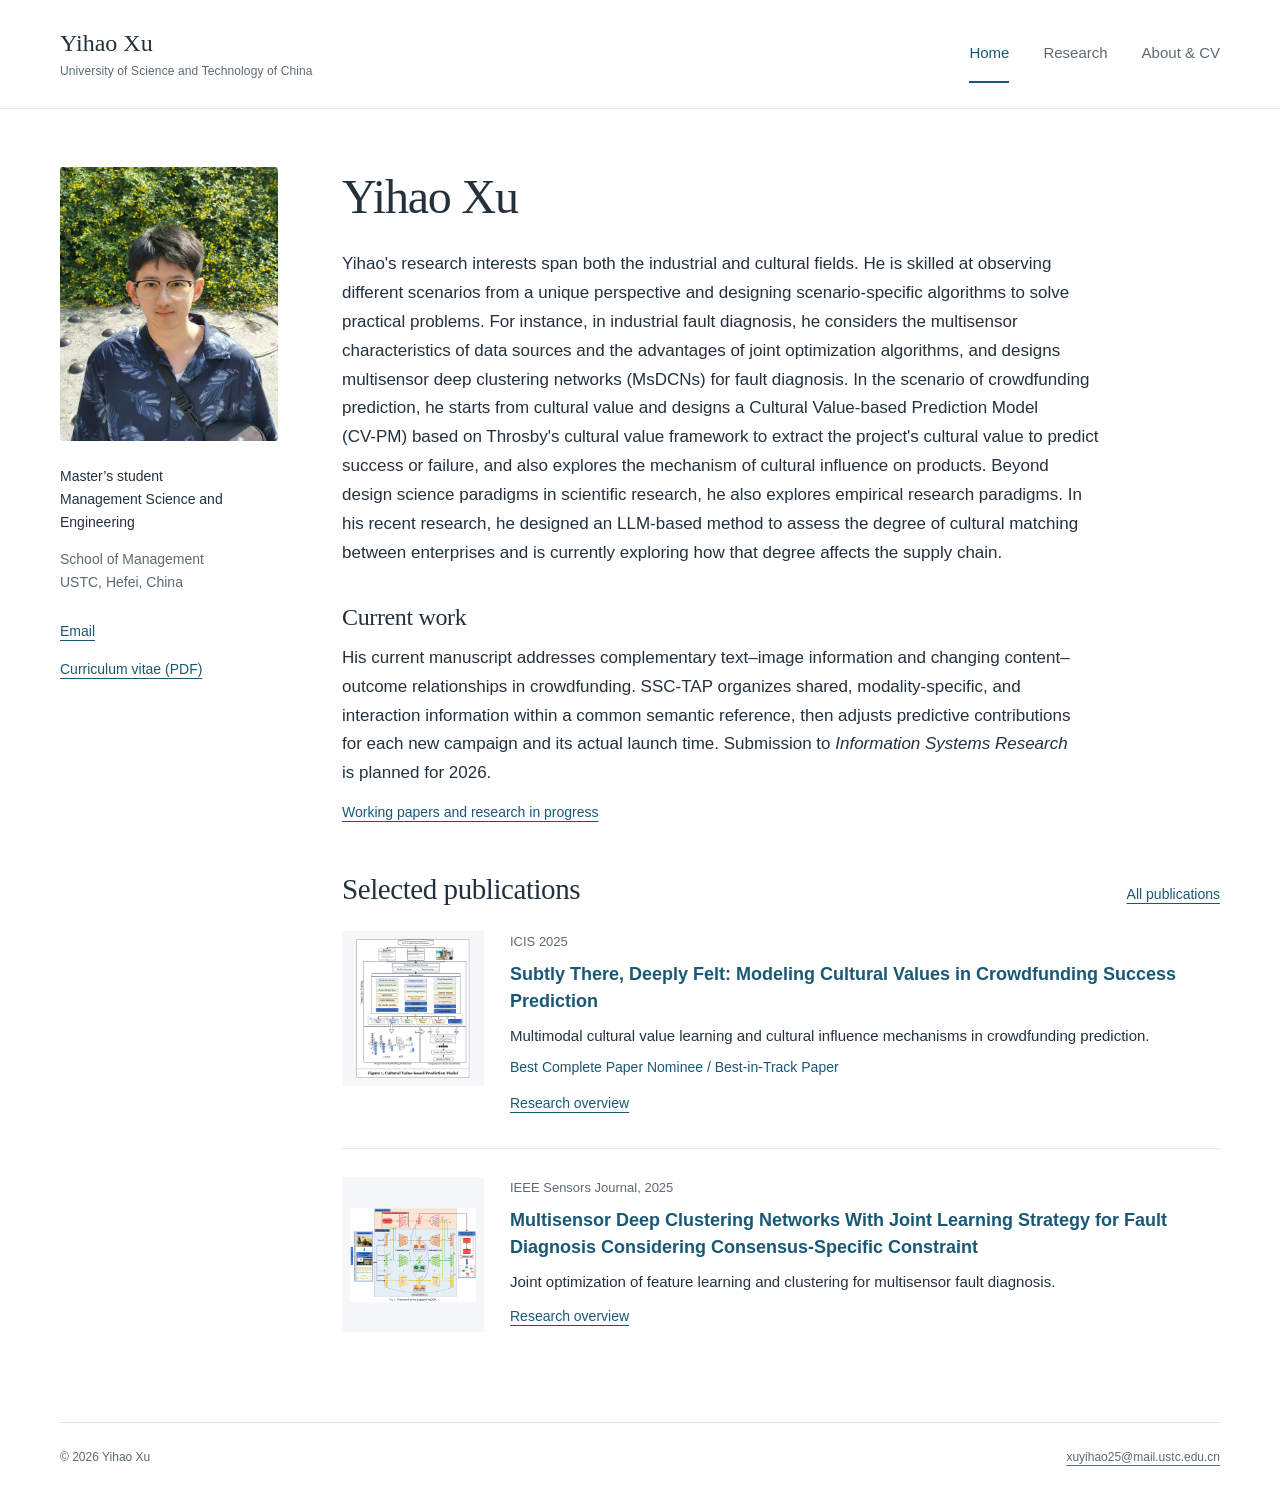
==== commit f7d9be16: "Update research questions and current supply chain and AI projects" ====
--- a/index.html
+++ b/index.html
@@ -4,7 +4,7 @@
   <meta charset="utf-8">
   <meta name="viewport" content="width=device-width, initial-scale=1">
   <meta name="theme-color" content="#ffffff">
-  <meta name="description" content="Yihao Xu, USTC School of Management. Research in multisensor fault diagnosis, cultural values in crowdfunding, and computational culture measurement.">
+  <meta name="description" content="Yihao Xu, USTC School of Management. Research in multimodal prediction, multisensor learning, cultural complementarity, and AI communication.">
   <title>Home | Yihao Xu</title>
   <link rel="icon" href="assets/favicon.svg" type="image/svg+xml">
   <link rel="stylesheet" href="styles.css">
@@ -24,7 +24,7 @@
   <p id="research-biography">Yihao&#x27;s research interests span both the industrial and cultural fields. He is skilled at observing different scenarios from a unique perspective and designing scenario-specific algorithms to solve practical problems. For instance, in industrial fault diagnosis, he considers the multisensor characteristics of data sources and the advantages of joint optimization algorithms, and designs multisensor deep clustering networks (MsDCNs) for fault diagnosis. In the scenario of crowdfunding prediction, he starts from cultural value and designs a Cultural Value-based Prediction Model <span class="nowrap">(CV-PM)</span> based on Throsby&#x27;s cultural value framework to extract the project&#x27;s cultural value to predict success or failure, and also explores the mechanism of cultural influence on products. Beyond design science paradigms in scientific research, he also explores empirical research paradigms. In his recent research, he designed an LLM-based method to assess the degree of cultural matching between enterprises and is currently exploring how that degree affects the supply chain.</p>
 </section>
 <section class="home-current" aria-labelledby="current-title"><h2 id="current-title">Current work</h2>
-  <p>His current manuscript develops multimodal representations for pre-launch crowdfunding prediction and adapts the use of campaign content as its relationship with funding outcomes changes over time. Submission to <em>Information Systems Research</em> is planned for 2026.</p>
+  <p>His current manuscript addresses complementary text–image information and changing content–outcome relationships in crowdfunding. SSC-TAP organizes shared, modality-specific, and interaction information within a common semantic reference, then adjusts predictive contributions for each new campaign and its actual launch time. Submission to <em>Information Systems Research</em> is planned for 2026.</p>
   <a href="research.html#working-papers">Working papers and research in progress</a>
 </section>
 <section aria-labelledby="selected-title"><div class="section-heading"><h2 id="selected-title">Selected publications</h2><a href="research.html#publications">All publications</a></div>
--- a/styles.css
+++ b/styles.css
@@ -75,7 +75,7 @@
 .working-paper{margin-top:26px;padding-bottom:24px;border-bottom:1px solid var(--line)}
 .working-paper:last-child{border-bottom:0;padding-bottom:0}
 .working-paper h3{font-size:21px;line-height:1.4}
-.working-paper>p:not(.authors):not(.status){font-size:16px;max-width:760px}
+.working-paper>p:not(.authors):not(.status){font-size:16px;max-width:76ch}
 .status{font-size:14px;color:var(--blue);margin:13px 0 16px}
 .about-section{margin-top:42px}
 .entry{display:grid;grid-template-columns:135px minmax(0,1fr);gap:22px;margin-top:26px}
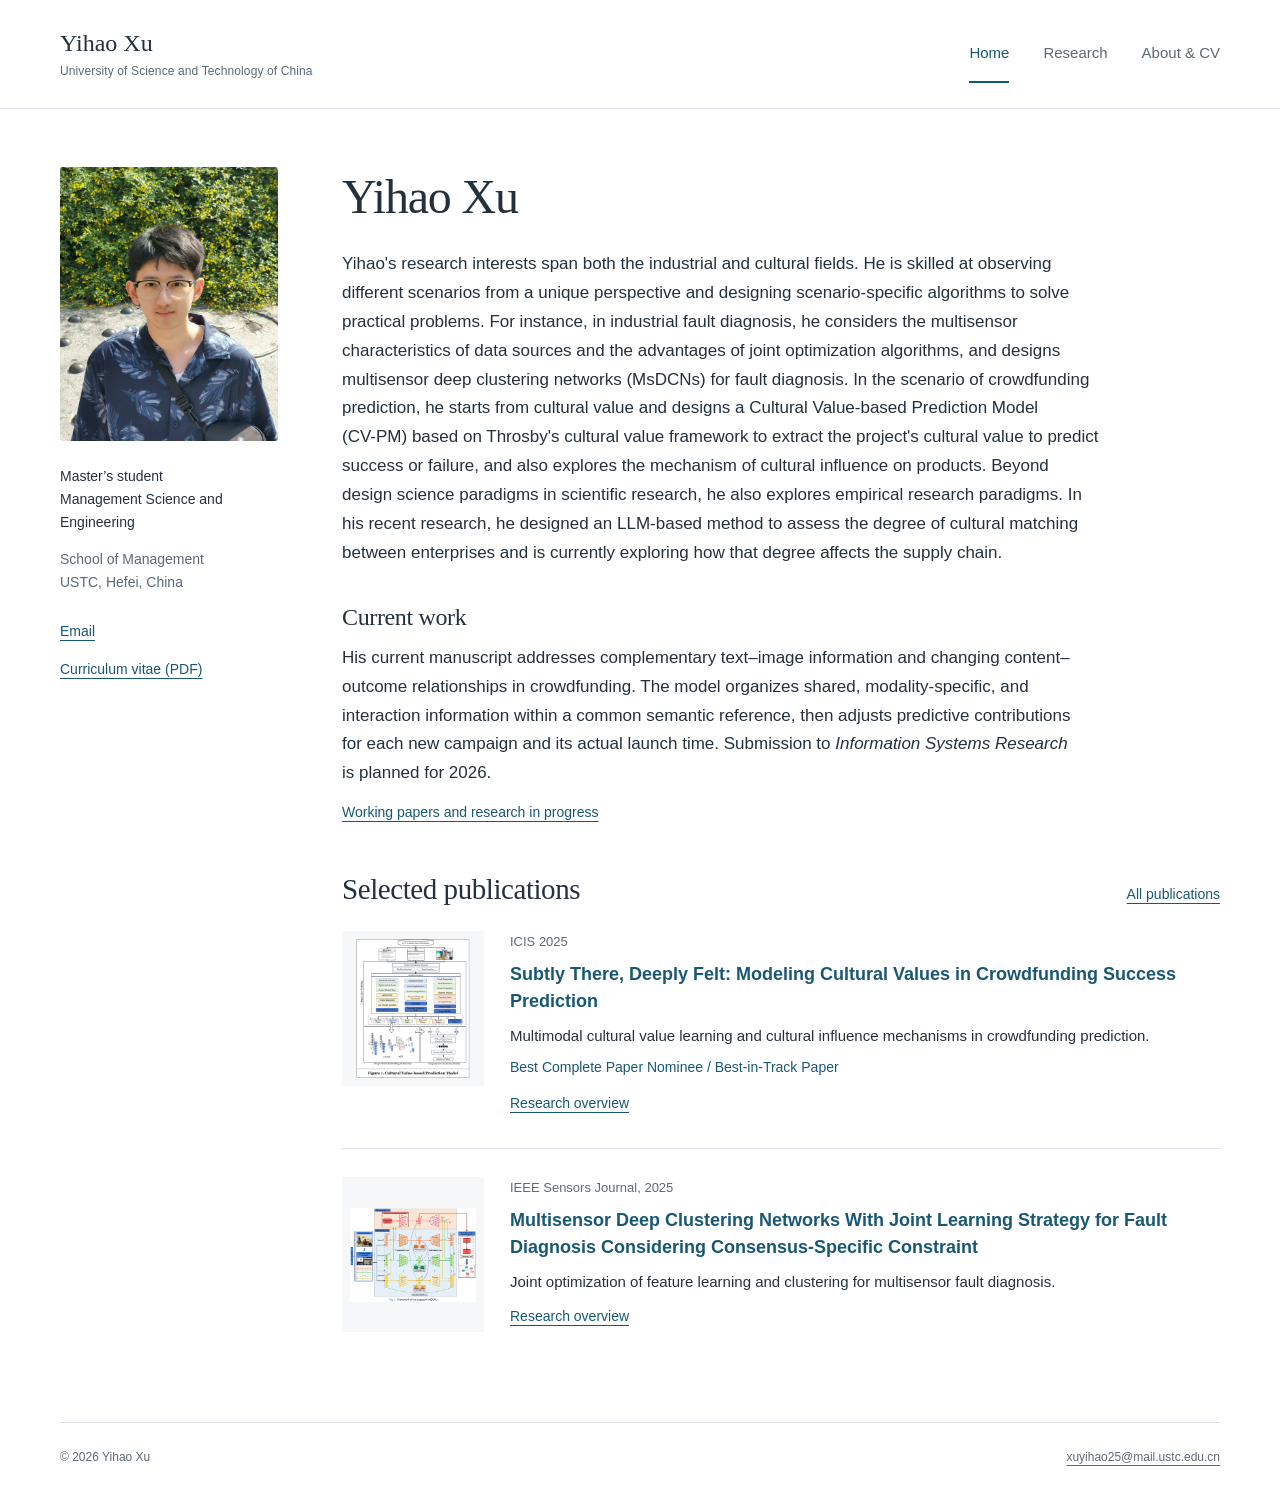
==== commit 2a1a45a2: "Clarify research summary wording and dataset descriptions" ====
--- a/index.html
+++ b/index.html
@@ -1,43 +1,43 @@
-<!doctype html>
-<html lang="en">
-<head>
-  <meta charset="utf-8">
-  <meta name="viewport" content="width=device-width, initial-scale=1">
-  <meta name="theme-color" content="#ffffff">
-  <meta name="description" content="Yihao Xu, USTC School of Management. Research in multimodal prediction, multisensor learning, cultural complementarity, and AI communication.">
-  <title>Home | Yihao Xu</title>
-  <link rel="icon" href="assets/favicon.svg" type="image/svg+xml">
-  <link rel="stylesheet" href="styles.css">
-  <script src="site.js" defer></script>
-</head>
-<body>
-  <a class="skip-link" href="#main">Skip to main content</a>
-  <header class="masthead"><div class="masthead-inner">
-    <a class="identity" href="index.html">Yihao Xu<span>University of Science and Technology of China</span></a>
-    <nav aria-label="Main navigation"><a href="index.html" aria-current="page">Home</a><a href="research.html">Research</a><a href="about.html">About &amp; CV</a></nav>
-  </div></header>
-  <div class="page-layout"><aside class="side-rail"><div class="profile-rail"><img class="portrait" src="assets/Yihao_Xu_photo.jpg" alt="Yihao Xu" width="1279" height="1706">
-<div class="profile-details"><p class="role">Master’s student<br>Management Science and Engineering</p><p>School of Management<br>USTC, Hefei, China</p>
-<div class="rail-links"><a href="mailto:xuyihao25@mail.ustc.edu.cn">Email</a><a href="assets/Yihao_Xu_CV.pdf" target="_blank" rel="noopener">Curriculum vitae (PDF)</a></div></div></div></aside><main id="main">
-<section class="home-intro">
-  <h1>Yihao Xu</h1>
-  <p id="research-biography">Yihao&#x27;s research interests span both the industrial and cultural fields. He is skilled at observing different scenarios from a unique perspective and designing scenario-specific algorithms to solve practical problems. For instance, in industrial fault diagnosis, he considers the multisensor characteristics of data sources and the advantages of joint optimization algorithms, and designs multisensor deep clustering networks (MsDCNs) for fault diagnosis. In the scenario of crowdfunding prediction, he starts from cultural value and designs a Cultural Value-based Prediction Model <span class="nowrap">(CV-PM)</span> based on Throsby&#x27;s cultural value framework to extract the project&#x27;s cultural value to predict success or failure, and also explores the mechanism of cultural influence on products. Beyond design science paradigms in scientific research, he also explores empirical research paradigms. In his recent research, he designed an LLM-based method to assess the degree of cultural matching between enterprises and is currently exploring how that degree affects the supply chain.</p>
-</section>
-<section class="home-current" aria-labelledby="current-title"><h2 id="current-title">Current work</h2>
-  <p>His current manuscript addresses complementary text–image information and changing content–outcome relationships in crowdfunding. SSC-TAP organizes shared, modality-specific, and interaction information within a common semantic reference, then adjusts predictive contributions for each new campaign and its actual launch time. Submission to <em>Information Systems Research</em> is planned for 2026.</p>
-  <a href="research.html#working-papers">Working papers and research in progress</a>
-</section>
-<section aria-labelledby="selected-title"><div class="section-heading"><h2 id="selected-title">Selected publications</h2><a href="research.html#publications">All publications</a></div>
-  <article class="home-paper"><a class="paper-thumb" href="papers/cultural-values.html" aria-label="Read the ICIS paper overview"><img src="assets/icis-framework.png" alt="CV-PM: cultural features, value representations, and prediction" width="1248" height="1524"></a>
-    <div><p class="venue">ICIS 2025</p><h3><a class="" href="Xu_et_al_2025_ICIS.pdf" target="_blank" rel="noopener">Subtly There, Deeply Felt: Modeling Cultural Values in Crowdfunding Success Prediction</a></h3><p class="paper-brief">Multimodal cultural value learning and cultural influence mechanisms in crowdfunding prediction.</p><p class="recognition">Best Complete Paper Nominee / Best-in-Track Paper</p><a class="overview-link" href="papers/cultural-values.html">Research overview</a></div></article>
-  <article class="home-paper"><a class="paper-thumb" href="papers/multisensor-clustering.html" aria-label="Read the Sensors paper overview"><img src="assets/sensors-framework.png" alt="MsDCN: shared and sensor-specific representations for clustering" width="1664" height="1244" loading="lazy"></a>
-    <div><p class="venue">IEEE Sensors Journal, 2025</p><h3><a class="" href="Xu_et_al_2025_IEEE_Sensors_Journal.pdf" target="_blank" rel="noopener">Multisensor Deep Clustering Networks With Joint Learning Strategy for Fault Diagnosis Considering Consensus-Specific Constraint</a></h3><p class="paper-brief">Joint optimization of feature learning and clustering for multisensor fault diagnosis.</p><a class="overview-link" href="papers/multisensor-clustering.html">Research overview</a></div></article>
-</section></main></div>
-  <footer class="footer"><span>© 2026 Yihao Xu</span><a href="mailto:xuyihao25@mail.ustc.edu.cn">xuyihao25@mail.ustc.edu.cn</a></footer>
-  <dialog class="figure-dialog" aria-labelledby="figure-dialog-title">
-    <div class="dialog-toolbar"><h2 id="figure-dialog-title">Method figure</h2><div class="dialog-actions"><button type="button" data-size>View full size</button><button type="button" data-close aria-label="Close figure">Close</button></div></div>
-    <div class="figure-viewport" tabindex="0" aria-label="Figure; scroll to view when enlarged"><img class="dialog-image" alt=""></div>
-    <p class="dialog-note">Use “View full size” to inspect labels. Press Escape to close.</p>
-  </dialog>
-</body>
+<!doctype html>
+<html lang="en">
+<head>
+  <meta charset="utf-8">
+  <meta name="viewport" content="width=device-width, initial-scale=1">
+  <meta name="theme-color" content="#ffffff">
+  <meta name="description" content="Yihao Xu, USTC School of Management. Research in multimodal prediction, multisensor learning, cultural complementarity, and AI communication.">
+  <title>Home | Yihao Xu</title>
+  <link rel="icon" href="assets/favicon.svg" type="image/svg+xml">
+  <link rel="stylesheet" href="styles.css">
+  <script src="site.js" defer></script>
+</head>
+<body>
+  <a class="skip-link" href="#main">Skip to main content</a>
+  <header class="masthead"><div class="masthead-inner">
+    <a class="identity" href="index.html">Yihao Xu<span>University of Science and Technology of China</span></a>
+    <nav aria-label="Main navigation"><a href="index.html" aria-current="page">Home</a><a href="research.html">Research</a><a href="about.html">About &amp; CV</a></nav>
+  </div></header>
+  <div class="page-layout"><aside class="side-rail"><div class="profile-rail"><img class="portrait" src="assets/Yihao_Xu_photo.jpg" alt="Yihao Xu" width="1279" height="1706">
+<div class="profile-details"><p class="role">Master’s student<br>Management Science and Engineering</p><p>School of Management<br>USTC, Hefei, China</p>
+<div class="rail-links"><a href="mailto:xuyihao25@mail.ustc.edu.cn">Email</a><a href="assets/Yihao_Xu_CV.pdf" target="_blank" rel="noopener">Curriculum vitae (PDF)</a></div></div></div></aside><main id="main">
+<section class="home-intro">
+  <h1>Yihao Xu</h1>
+  <p id="research-biography">Yihao&#x27;s research interests span both the industrial and cultural fields. He is skilled at observing different scenarios from a unique perspective and designing scenario-specific algorithms to solve practical problems. For instance, in industrial fault diagnosis, he considers the multisensor characteristics of data sources and the advantages of joint optimization algorithms, and designs multisensor deep clustering networks (MsDCNs) for fault diagnosis. In the scenario of crowdfunding prediction, he starts from cultural value and designs a Cultural Value-based Prediction Model <span class="nowrap">(CV-PM)</span> based on Throsby&#x27;s cultural value framework to extract the project&#x27;s cultural value to predict success or failure, and also explores the mechanism of cultural influence on products. Beyond design science paradigms in scientific research, he also explores empirical research paradigms. In his recent research, he designed an LLM-based method to assess the degree of cultural matching between enterprises and is currently exploring how that degree affects the supply chain.</p>
+</section>
+<section class="home-current" aria-labelledby="current-title"><h2 id="current-title">Current work</h2>
+  <p>His current manuscript addresses complementary text–image information and changing content–outcome relationships in crowdfunding. The model organizes shared, modality-specific, and interaction information within a common semantic reference, then adjusts predictive contributions for each new campaign and its actual launch time. Submission to <em>Information Systems Research</em> is planned for 2026.</p>
+  <a href="research.html#working-papers">Working papers and research in progress</a>
+</section>
+<section aria-labelledby="selected-title"><div class="section-heading"><h2 id="selected-title">Selected publications</h2><a href="research.html#publications">All publications</a></div>
+  <article class="home-paper"><a class="paper-thumb" href="papers/cultural-values.html" aria-label="Read the ICIS paper overview"><img src="assets/icis-framework.png" alt="CV-PM: cultural features, value representations, and prediction" width="1248" height="1524"></a>
+    <div><p class="venue">ICIS 2025</p><h3><a class="" href="Xu_et_al_2025_ICIS.pdf" target="_blank" rel="noopener">Subtly There, Deeply Felt: Modeling Cultural Values in Crowdfunding Success Prediction</a></h3><p class="paper-brief">Multimodal cultural value learning and cultural influence mechanisms in crowdfunding prediction.</p><p class="recognition">Best Complete Paper Nominee / Best-in-Track Paper</p><a class="overview-link" href="papers/cultural-values.html">Research overview</a></div></article>
+  <article class="home-paper"><a class="paper-thumb" href="papers/multisensor-clustering.html" aria-label="Read the Sensors paper overview"><img src="assets/sensors-framework.png" alt="MsDCN: shared and sensor-specific representations for clustering" width="1664" height="1244" loading="lazy"></a>
+    <div><p class="venue">IEEE Sensors Journal, 2025</p><h3><a class="" href="Xu_et_al_2025_IEEE_Sensors_Journal.pdf" target="_blank" rel="noopener">Multisensor Deep Clustering Networks With Joint Learning Strategy for Fault Diagnosis Considering Consensus-Specific Constraint</a></h3><p class="paper-brief">Joint optimization of feature learning and clustering for multisensor fault diagnosis.</p><a class="overview-link" href="papers/multisensor-clustering.html">Research overview</a></div></article>
+</section></main></div>
+  <footer class="footer"><span>© 2026 Yihao Xu</span><a href="mailto:xuyihao25@mail.ustc.edu.cn">xuyihao25@mail.ustc.edu.cn</a></footer>
+  <dialog class="figure-dialog" aria-labelledby="figure-dialog-title">
+    <div class="dialog-toolbar"><h2 id="figure-dialog-title">Method figure</h2><div class="dialog-actions"><button type="button" data-size>View full size</button><button type="button" data-close aria-label="Close figure">Close</button></div></div>
+    <div class="figure-viewport" tabindex="0" aria-label="Figure; scroll to view when enlarged"><img class="dialog-image" alt=""></div>
+    <p class="dialog-note">Use “View full size” to inspect labels. Press Escape to close.</p>
+  </dialog>
+</body>
 </html>
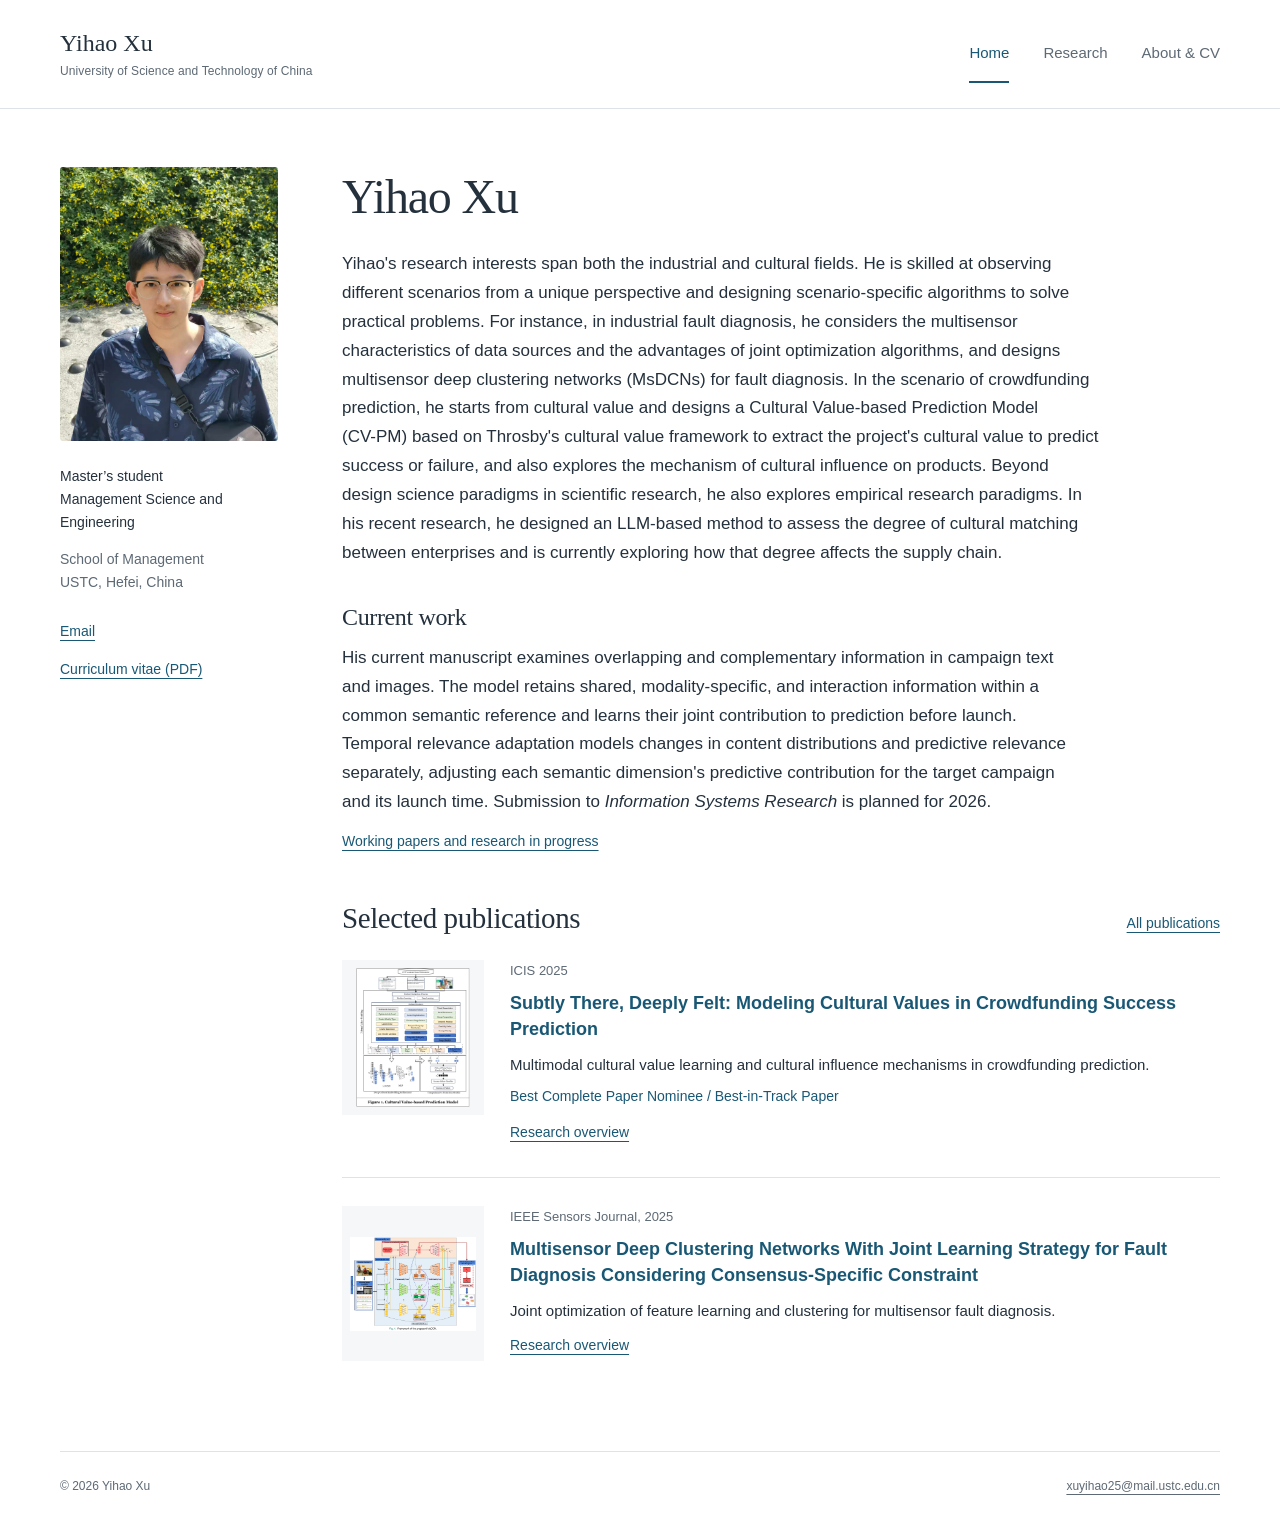
==== commit b95f3caf: "Align research summaries with verified manuscript wording" ====
--- a/index.html
+++ b/index.html
@@ -24,7 +24,7 @@
   <p id="research-biography">Yihao&#x27;s research interests span both the industrial and cultural fields. He is skilled at observing different scenarios from a unique perspective and designing scenario-specific algorithms to solve practical problems. For instance, in industrial fault diagnosis, he considers the multisensor characteristics of data sources and the advantages of joint optimization algorithms, and designs multisensor deep clustering networks (MsDCNs) for fault diagnosis. In the scenario of crowdfunding prediction, he starts from cultural value and designs a Cultural Value-based Prediction Model <span class="nowrap">(CV-PM)</span> based on Throsby&#x27;s cultural value framework to extract the project&#x27;s cultural value to predict success or failure, and also explores the mechanism of cultural influence on products. Beyond design science paradigms in scientific research, he also explores empirical research paradigms. In his recent research, he designed an LLM-based method to assess the degree of cultural matching between enterprises and is currently exploring how that degree affects the supply chain.</p>
 </section>
 <section class="home-current" aria-labelledby="current-title"><h2 id="current-title">Current work</h2>
-  <p>His current manuscript addresses complementary text–image information and changing content–outcome relationships in crowdfunding. The model organizes shared, modality-specific, and interaction information within a common semantic reference, then adjusts predictive contributions for each new campaign and its actual launch time. Submission to <em>Information Systems Research</em> is planned for 2026.</p>
+  <p>His current manuscript examines overlapping and complementary information in campaign text and images. The model retains shared, modality-specific, and interaction information within a common semantic reference and learns their joint contribution to prediction before launch. Temporal relevance adaptation models changes in content distributions and predictive relevance separately, adjusting each semantic dimension's predictive contribution for the target campaign and its launch time. Submission to <em>Information Systems Research</em> is planned for 2026.</p>
   <a href="research.html#working-papers">Working papers and research in progress</a>
 </section>
 <section aria-labelledby="selected-title"><div class="section-heading"><h2 id="selected-title">Selected publications</h2><a href="research.html#publications">All publications</a></div>
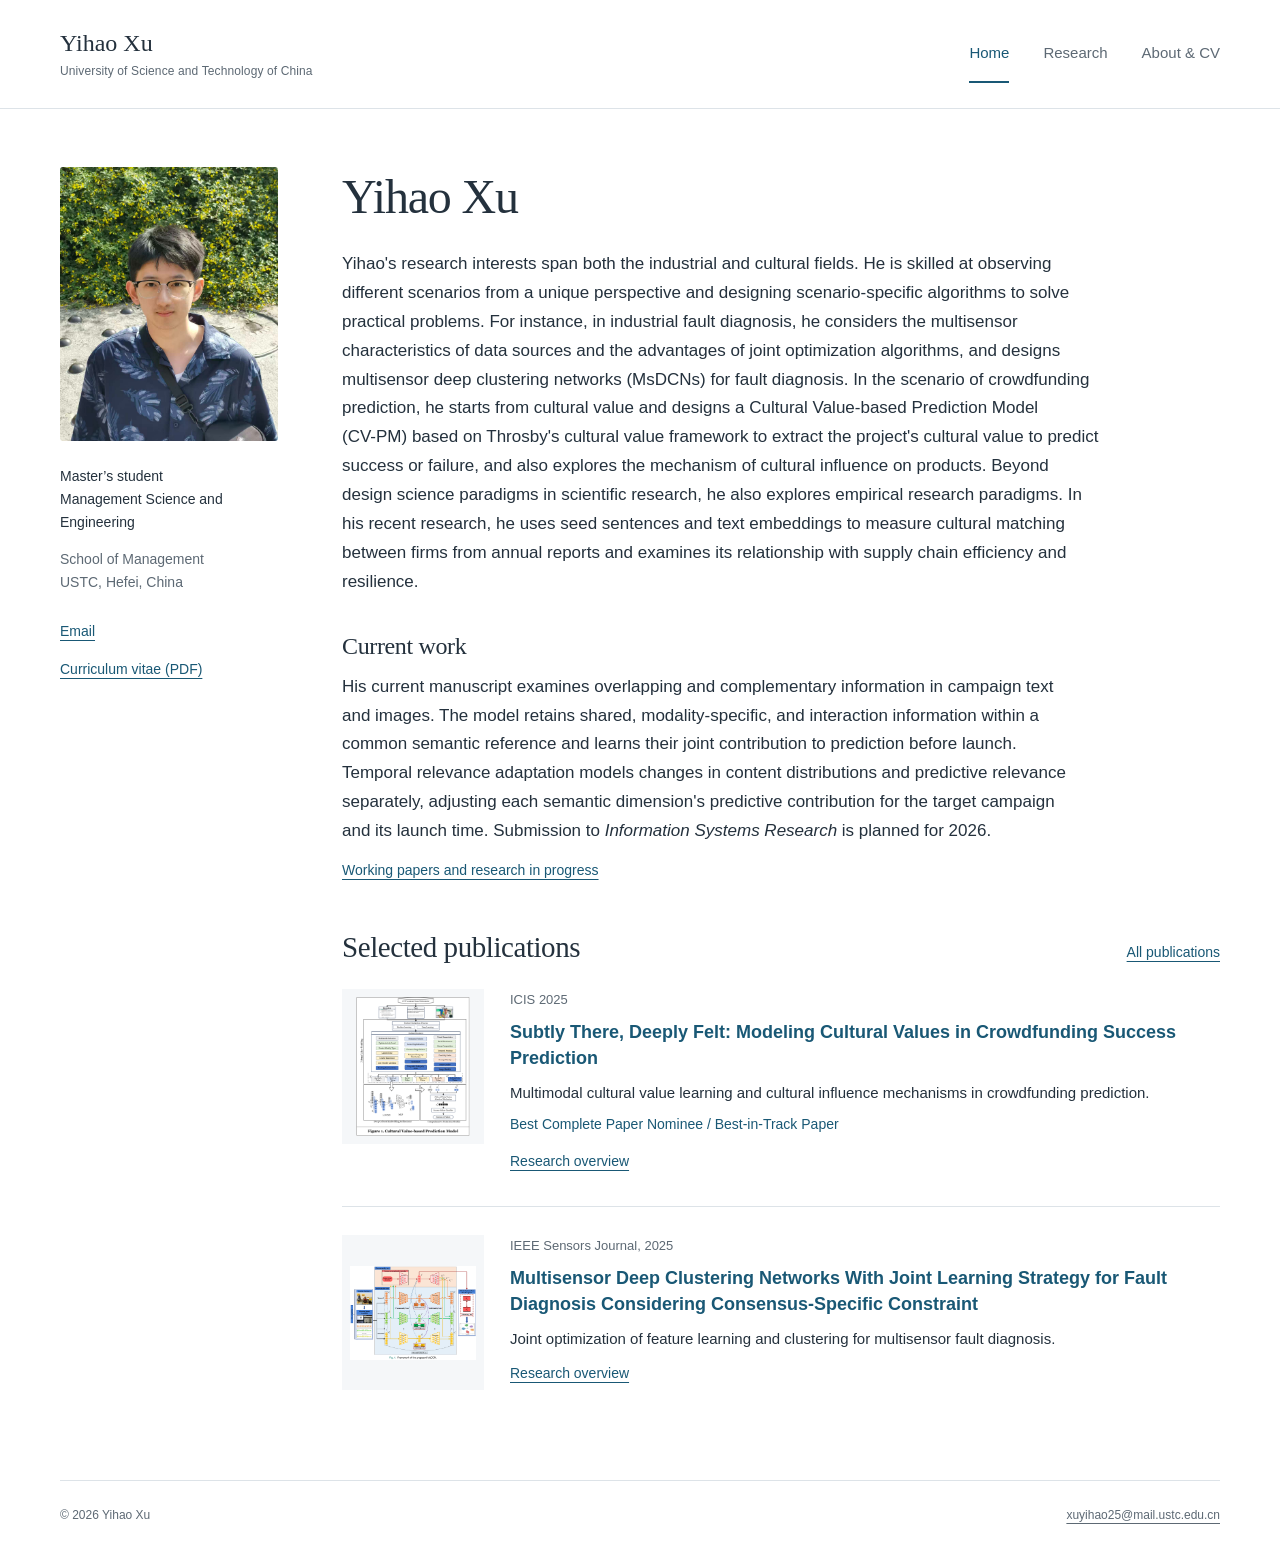
==== commit 907989c4: "Update cultural matching research and current CV" ====
--- a/index.html
+++ b/index.html
@@ -21,7 +21,7 @@
 <div class="rail-links"><a href="mailto:xuyihao25@mail.ustc.edu.cn">Email</a><a href="assets/Yihao_Xu_CV.pdf" target="_blank" rel="noopener">Curriculum vitae (PDF)</a></div></div></div></aside><main id="main">
 <section class="home-intro">
   <h1>Yihao Xu</h1>
-  <p id="research-biography">Yihao&#x27;s research interests span both the industrial and cultural fields. He is skilled at observing different scenarios from a unique perspective and designing scenario-specific algorithms to solve practical problems. For instance, in industrial fault diagnosis, he considers the multisensor characteristics of data sources and the advantages of joint optimization algorithms, and designs multisensor deep clustering networks (MsDCNs) for fault diagnosis. In the scenario of crowdfunding prediction, he starts from cultural value and designs a Cultural Value-based Prediction Model <span class="nowrap">(CV-PM)</span> based on Throsby&#x27;s cultural value framework to extract the project&#x27;s cultural value to predict success or failure, and also explores the mechanism of cultural influence on products. Beyond design science paradigms in scientific research, he also explores empirical research paradigms. In his recent research, he designed an LLM-based method to assess the degree of cultural matching between enterprises and is currently exploring how that degree affects the supply chain.</p>
+  <p id="research-biography">Yihao&#x27;s research interests span both the industrial and cultural fields. He is skilled at observing different scenarios from a unique perspective and designing scenario-specific algorithms to solve practical problems. For instance, in industrial fault diagnosis, he considers the multisensor characteristics of data sources and the advantages of joint optimization algorithms, and designs multisensor deep clustering networks (MsDCNs) for fault diagnosis. In the scenario of crowdfunding prediction, he starts from cultural value and designs a Cultural Value-based Prediction Model <span class="nowrap">(CV-PM)</span> based on Throsby&#x27;s cultural value framework to extract the project&#x27;s cultural value to predict success or failure, and also explores the mechanism of cultural influence on products. Beyond design science paradigms in scientific research, he also explores empirical research paradigms. In his recent research, he uses seed sentences and text embeddings to measure cultural matching between firms from annual reports and examines its relationship with supply chain efficiency and resilience.</p>
 </section>
 <section class="home-current" aria-labelledby="current-title"><h2 id="current-title">Current work</h2>
   <p>His current manuscript examines overlapping and complementary information in campaign text and images. The model retains shared, modality-specific, and interaction information within a common semantic reference and learns their joint contribution to prediction before launch. Temporal relevance adaptation models changes in content distributions and predictive relevance separately, adjusting each semantic dimension's predictive contribution for the target campaign and its launch time. Submission to <em>Information Systems Research</em> is planned for 2026.</p>
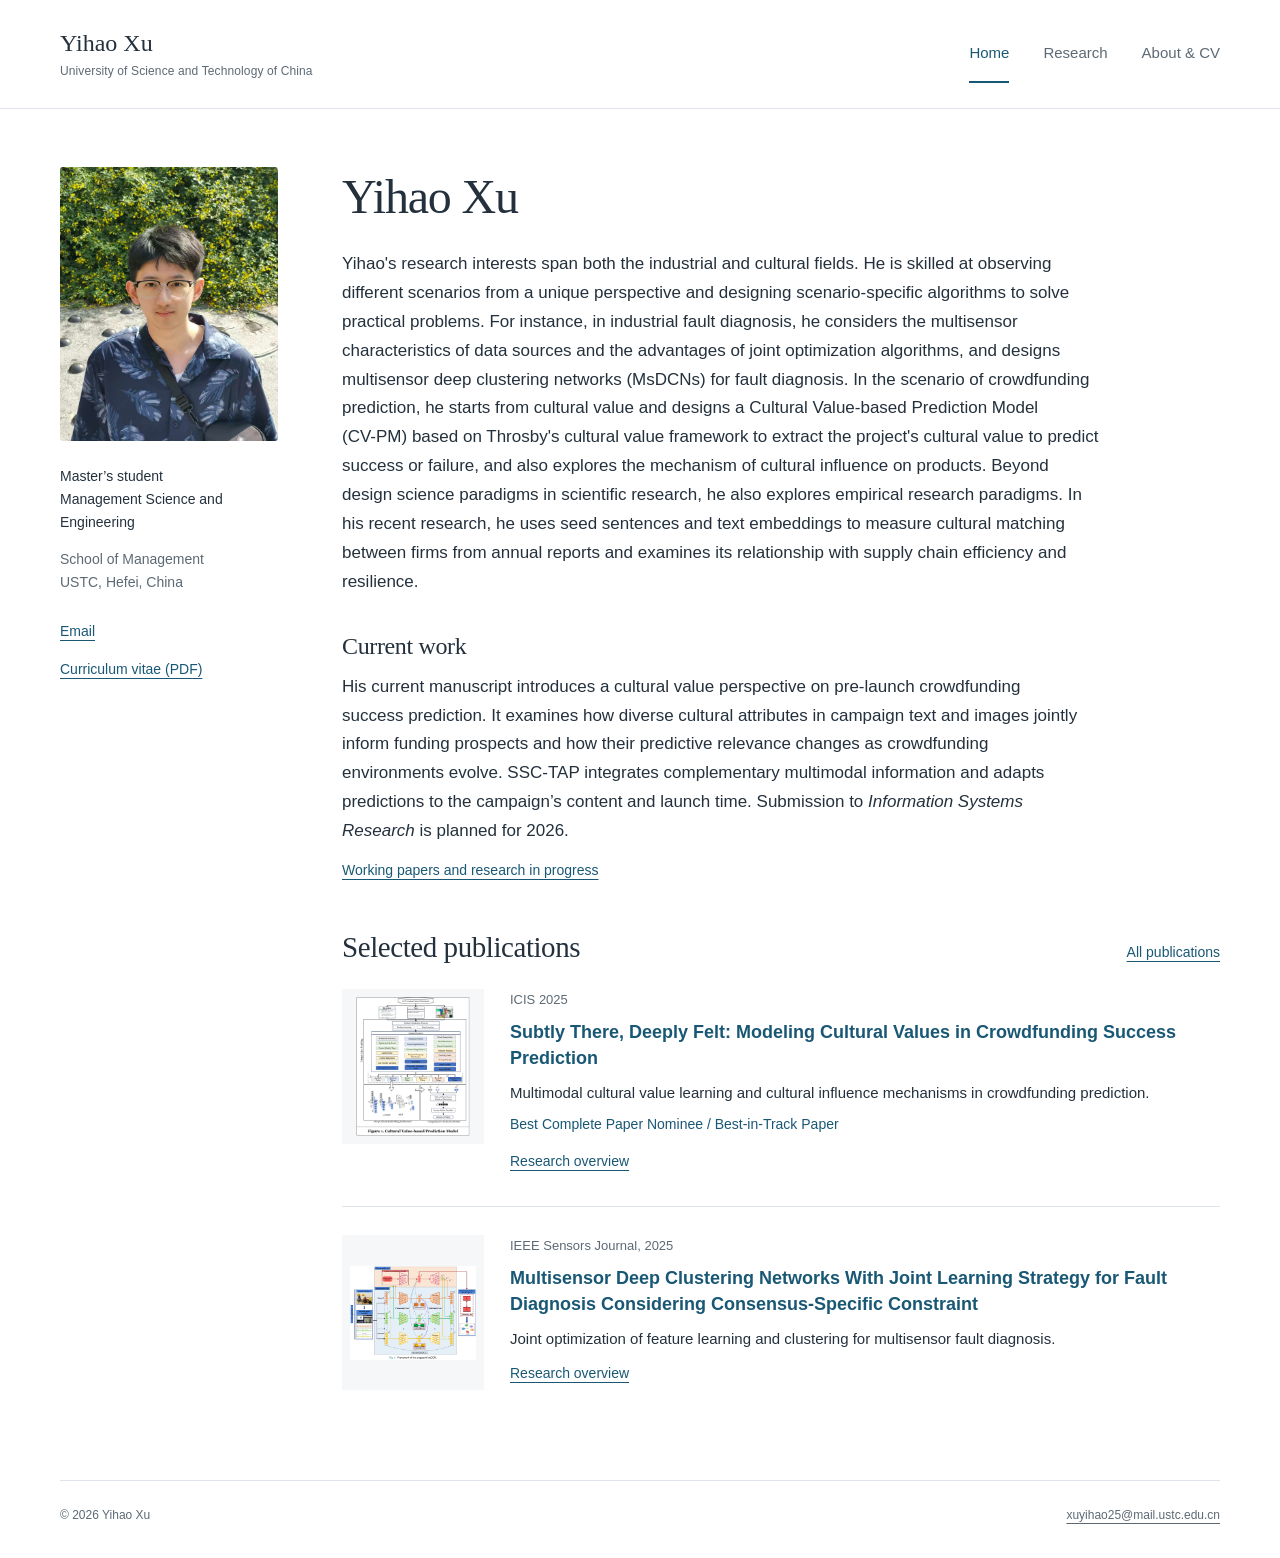
==== commit 9e53182c: "Update crowdfunding research description and current CV" ====
--- a/index.html
+++ b/index.html
@@ -24,7 +24,7 @@
   <p id="research-biography">Yihao&#x27;s research interests span both the industrial and cultural fields. He is skilled at observing different scenarios from a unique perspective and designing scenario-specific algorithms to solve practical problems. For instance, in industrial fault diagnosis, he considers the multisensor characteristics of data sources and the advantages of joint optimization algorithms, and designs multisensor deep clustering networks (MsDCNs) for fault diagnosis. In the scenario of crowdfunding prediction, he starts from cultural value and designs a Cultural Value-based Prediction Model <span class="nowrap">(CV-PM)</span> based on Throsby&#x27;s cultural value framework to extract the project&#x27;s cultural value to predict success or failure, and also explores the mechanism of cultural influence on products. Beyond design science paradigms in scientific research, he also explores empirical research paradigms. In his recent research, he uses seed sentences and text embeddings to measure cultural matching between firms from annual reports and examines its relationship with supply chain efficiency and resilience.</p>
 </section>
 <section class="home-current" aria-labelledby="current-title"><h2 id="current-title">Current work</h2>
-  <p>His current manuscript examines overlapping and complementary information in campaign text and images. The model retains shared, modality-specific, and interaction information within a common semantic reference and learns their joint contribution to prediction before launch. Temporal relevance adaptation models changes in content distributions and predictive relevance separately, adjusting each semantic dimension's predictive contribution for the target campaign and its launch time. Submission to <em>Information Systems Research</em> is planned for 2026.</p>
+  <p>His current manuscript introduces a cultural value perspective on pre-launch crowdfunding success prediction. It examines how diverse cultural attributes in campaign text and images jointly inform funding prospects and how their predictive relevance changes as crowdfunding environments evolve. SSC-TAP integrates complementary multimodal information and adapts predictions to the campaign’s content and launch time. Submission to <em>Information Systems Research</em> is planned for 2026.</p>
   <a href="research.html#working-papers">Working papers and research in progress</a>
 </section>
 <section aria-labelledby="selected-title"><div class="section-heading"><h2 id="selected-title">Selected publications</h2><a href="research.html#publications">All publications</a></div>
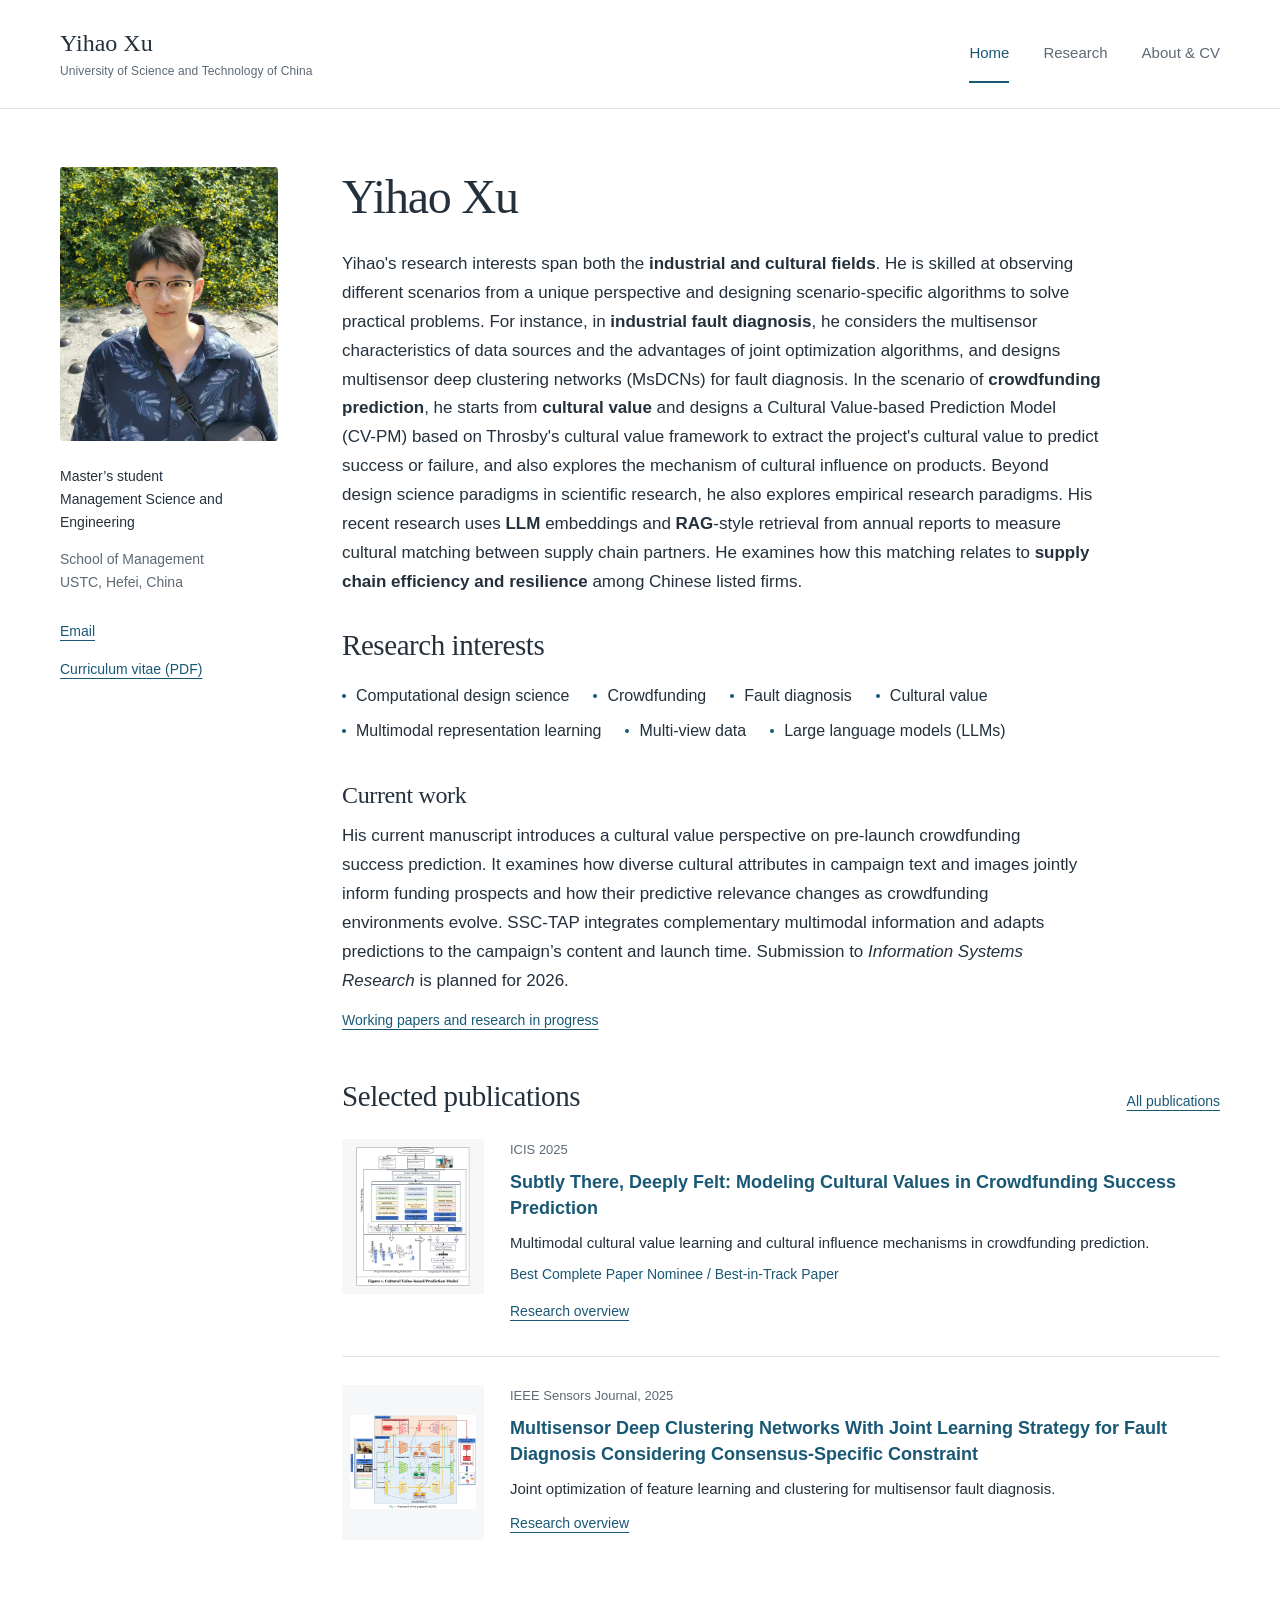
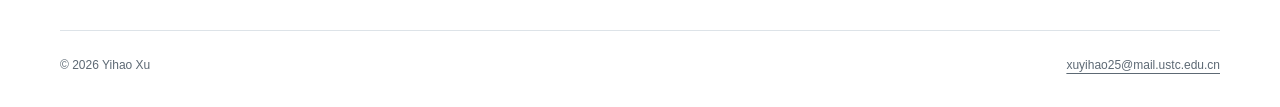
==== commit 02f87f47: "Clarify research profile and update cultural matching study" ====
--- a/index.html
+++ b/index.html
@@ -4,10 +4,10 @@
   <meta charset="utf-8">
   <meta name="viewport" content="width=device-width, initial-scale=1">
   <meta name="theme-color" content="#ffffff">
-  <meta name="description" content="Yihao Xu, USTC School of Management. Research in multimodal prediction, multisensor learning, cultural complementarity, and AI communication.">
+  <meta name="description" content="Yihao Xu, USTC School of Management. Research in multimodal prediction, multisensor learning, cultural matching, and AI communication.">
   <title>Home | Yihao Xu</title>
   <link rel="icon" href="assets/favicon.svg" type="image/svg+xml">
-  <link rel="stylesheet" href="styles.css">
+  <link rel="stylesheet" href="styles.css?v=20261029b">
   <script src="site.js" defer></script>
 </head>
 <body>
@@ -21,7 +21,10 @@
 <div class="rail-links"><a href="mailto:xuyihao25@mail.ustc.edu.cn">Email</a><a href="assets/Yihao_Xu_CV.pdf" target="_blank" rel="noopener">Curriculum vitae (PDF)</a></div></div></div></aside><main id="main">
 <section class="home-intro">
   <h1>Yihao Xu</h1>
-  <p id="research-biography">Yihao&#x27;s research interests span both the industrial and cultural fields. He is skilled at observing different scenarios from a unique perspective and designing scenario-specific algorithms to solve practical problems. For instance, in industrial fault diagnosis, he considers the multisensor characteristics of data sources and the advantages of joint optimization algorithms, and designs multisensor deep clustering networks (MsDCNs) for fault diagnosis. In the scenario of crowdfunding prediction, he starts from cultural value and designs a Cultural Value-based Prediction Model <span class="nowrap">(CV-PM)</span> based on Throsby&#x27;s cultural value framework to extract the project&#x27;s cultural value to predict success or failure, and also explores the mechanism of cultural influence on products. Beyond design science paradigms in scientific research, he also explores empirical research paradigms. In his recent research, he uses seed sentences and text embeddings to measure cultural matching between firms from annual reports and examines its relationship with supply chain efficiency and resilience.</p>
+  <p id="research-biography">Yihao&#x27;s research interests span both the <strong>industrial and cultural fields</strong>. He is skilled at observing different scenarios from a unique perspective and designing scenario-specific algorithms to solve practical problems. For instance, in <strong>industrial fault diagnosis</strong>, he considers the multisensor characteristics of data sources and the advantages of joint optimization algorithms, and designs multisensor deep clustering networks (MsDCNs) for fault diagnosis. In the scenario of <strong>crowdfunding prediction</strong>, he starts from <strong>cultural value</strong> and designs a Cultural Value-based Prediction Model <span class="nowrap">(CV-PM)</span> based on Throsby&#x27;s cultural value framework to extract the project&#x27;s cultural value to predict success or failure, and also explores the mechanism of cultural influence on products. Beyond design science paradigms in scientific research, he also explores empirical research paradigms. His recent research uses <strong>LLM</strong> embeddings and <strong>RAG</strong>-style retrieval from annual reports to measure cultural matching between supply chain partners. He examines how this matching relates to <strong>supply chain efficiency and resilience</strong> among Chinese listed firms.</p>
+</section>
+<section class="research-interests" aria-labelledby="interests-title"><h2 id="interests-title">Research interests</h2>
+  <ul><li>Computational design science</li><li>Crowdfunding</li><li>Fault diagnosis</li><li>Cultural value</li><li>Multimodal representation learning</li><li>Multi-view data</li><li>Large language models (LLMs)</li></ul>
 </section>
 <section class="home-current" aria-labelledby="current-title"><h2 id="current-title">Current work</h2>
   <p>His current manuscript introduces a cultural value perspective on pre-launch crowdfunding success prediction. It examines how diverse cultural attributes in campaign text and images jointly inform funding prospects and how their predictive relevance changes as crowdfunding environments evolve. SSC-TAP integrates complementary multimodal information and adapts predictions to the campaign’s content and launch time. Submission to <em>Information Systems Research</em> is planned for 2026.</p>
--- a/styles.css
+++ b/styles.css
@@ -133,3 +133,8 @@
 
 .nowrap{white-space:nowrap}
 td:last-child{white-space:nowrap}
+
+.research-interests{margin:30px 0 36px;max-width:760px}
+.research-interests ul{display:flex;flex-wrap:wrap;gap:8px 24px;list-style:none;margin:0;padding:0;font-size:16px;color:var(--ink)}
+.research-interests li{padding-left:14px;position:relative}
+.research-interests li::before{content:"";position:absolute;left:0;top:.78em;width:4px;height:4px;border-radius:50%;background:var(--blue)}
